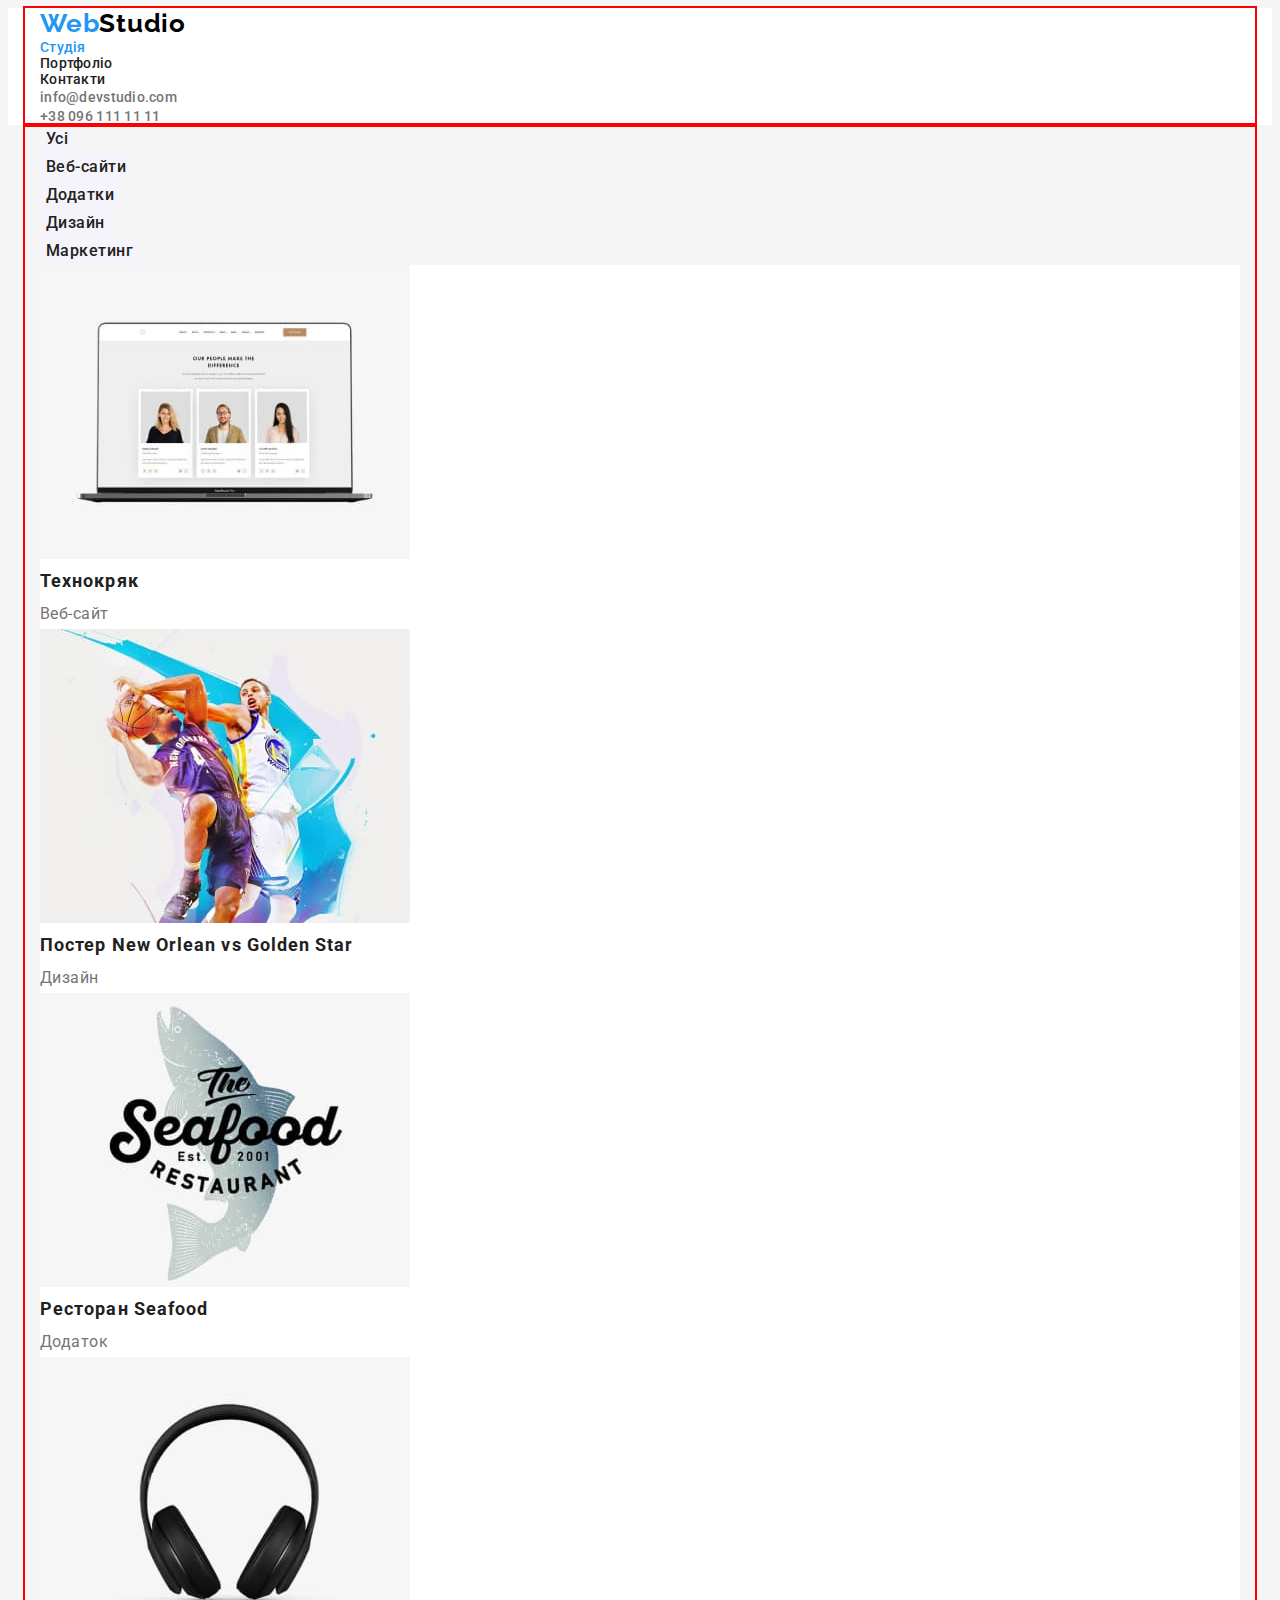
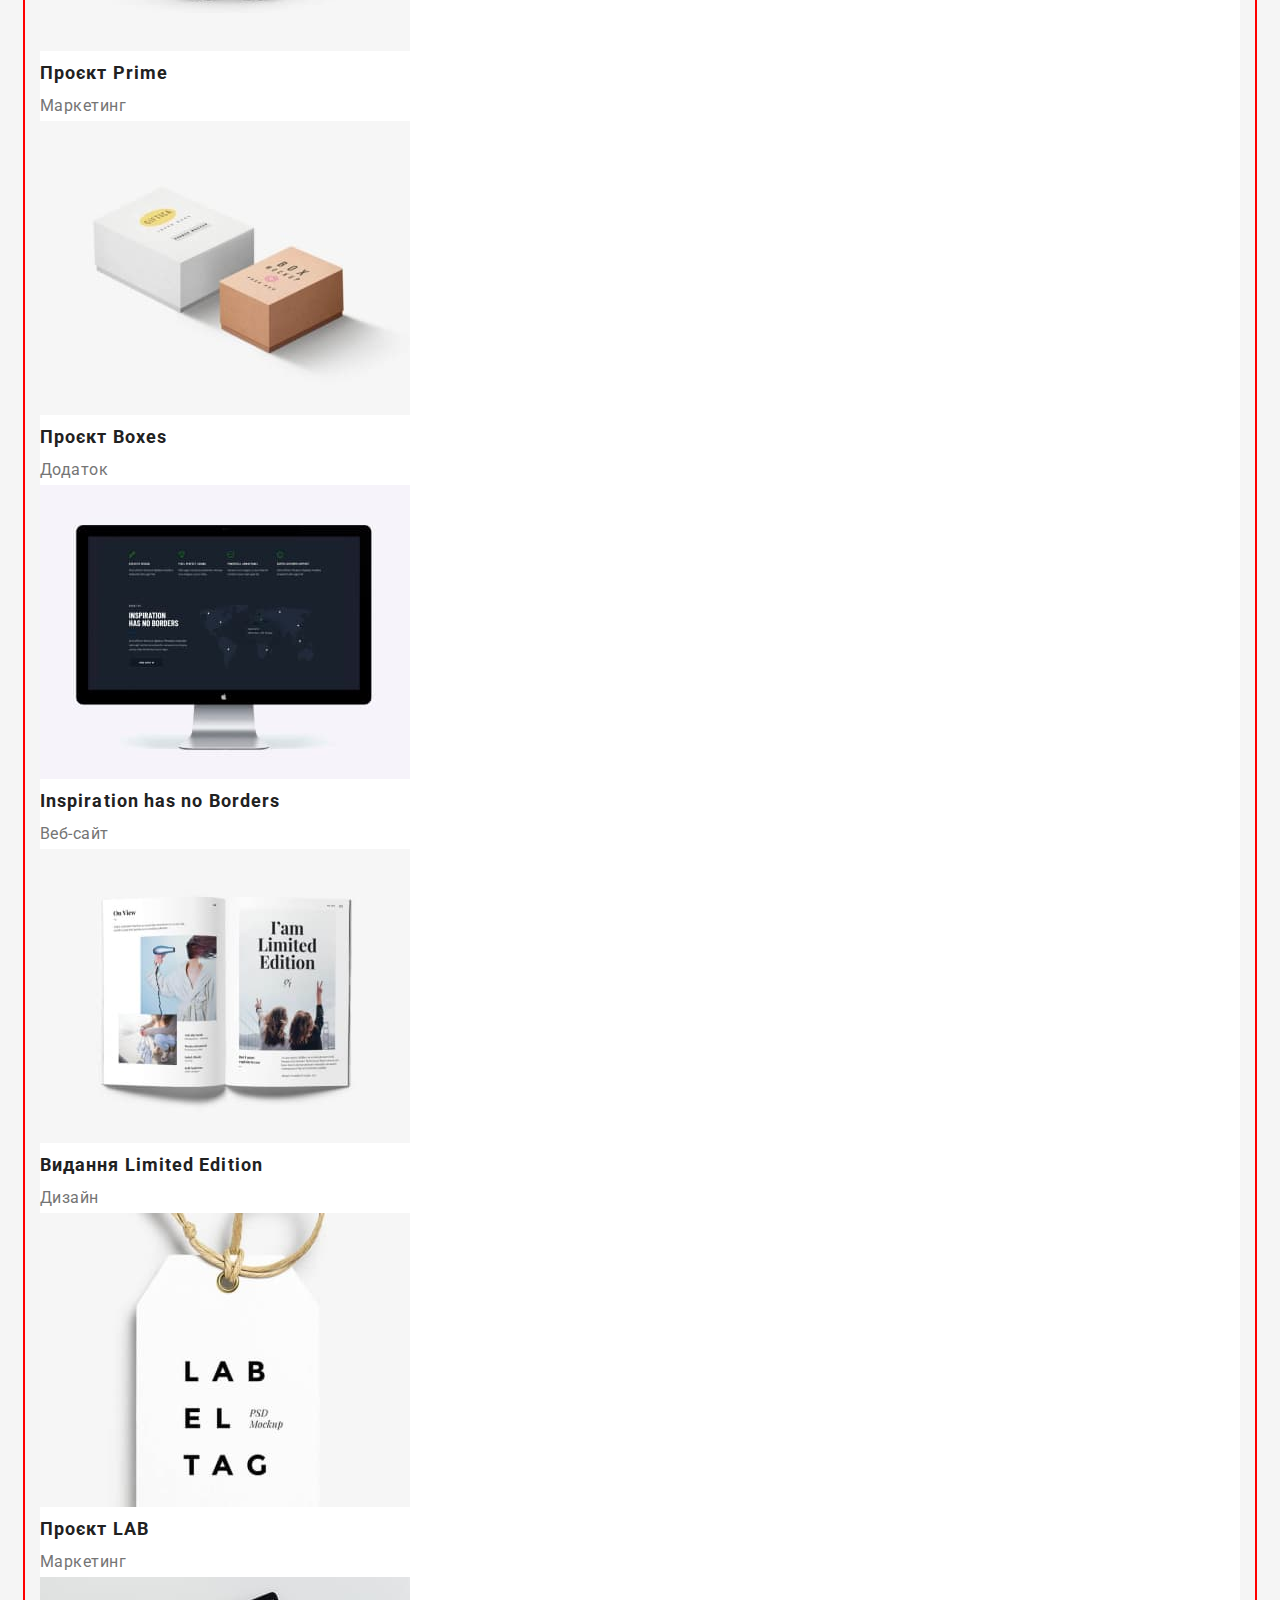
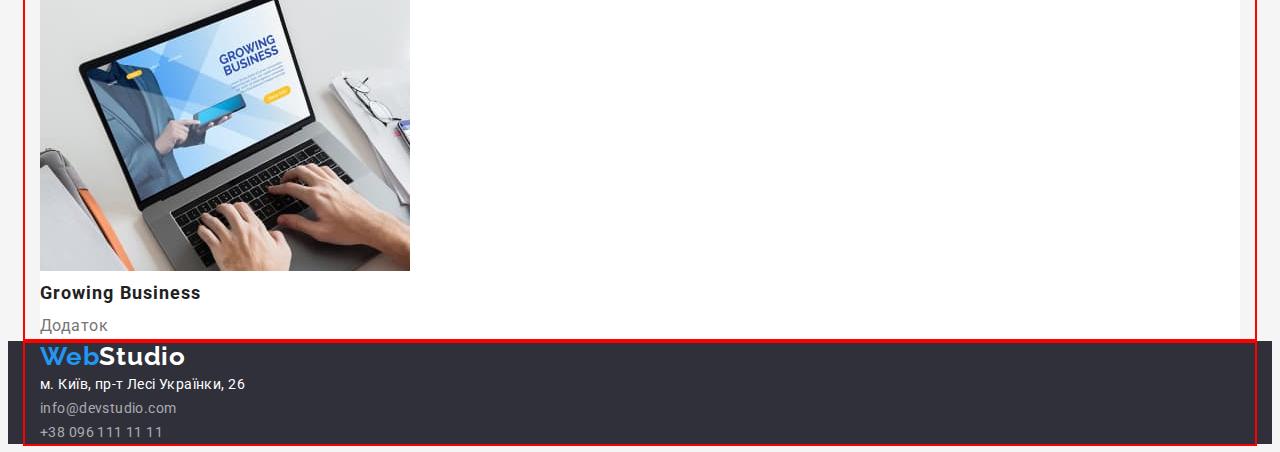
==== portfolio.html @ 6e604721 "Нормалізатор стилів, контейнер 1200px" ====
<!DOCTYPE html>
<html lang="uk">
  <head>
    <meta charset="UTF-8" />
    <meta http-equiv="X-UA-Compatible" content="IE=edge" />
    <meta name="viewport" content="width=device-width, initial-scale=1.0" />
    <title>Портфоліо</title>
    <link rel="preconnect" href="https://fonts.googleapis.com" />
    <link rel="preconnect" href="https://fonts.gstatic.com" crossorigin />
    <link
      href="https://fonts.googleapis.com/css2?family=Raleway:wght@700&family=Roboto:wght@400;500;700;900&display=swap"
      rel="stylesheet"
    />
    <link rel="stylesheet" href="./css/styles.css" />
  </head>
  <body>
    <!--Верхня лінія-->
    <header class="header-nav">
      <div class="container">
        <nav>
          <a href="" class="logo" lang="en"
            >Web<span class="logo-header">Studio</span></a
          >
          <ul class="site-nav">
            <li><a href="./index.html" class="link current">Студія</a></li>
            <li><a href="./portfolio.html" class="link">Портфоліо</a></li>
            <li><a href="" class="link">Контакти</a></li>
          </ul>
        </nav>
        <ul class="contacts">
          <li>
            <a href="mailto:info@devstudio.com" class="contacts-link"
              >info@devstudio.com</a
            >
          </li>
          <li>
            <a href="tel:+380961111111" class="contacts-link"
              >+38 096 111 11 11</a
            >
          </li>
        </ul>
      </div>
    </header>

    <main>
      <!--<h1>Фільтри</h1>-->
      <section class="filter-button">
        <div class="container">
          <ul class="buttons">
          <li><button type="button" class="button-filters">Усі</button></li>
          <li>
            <button type="button" class="button-filters">Веб-сайти</button>
          </li>
          <li><button type="button" class="button-filters">Додатки</button></li>
          <li><button type="button" class="button-filters">Дизайн</button></li>
          <li>
            <button type="button" class="button-filters">Маркетинг</button>
          </li>
        </ul>

        <ul class="filter">
          <li class="box">
            <img src="./images/technoquack.jpg" alt="Технокряк" width="370" />
            <h2 class="section-title">Технокряк</h2>
            <p>Веб-сайт</p>
          </li>
          <li class="box">
            <img
              src="./images/poster.jpg"
              alt="Постер New Orlean vs Golden Star"
              width="370"
            />
            <h2 class="section-title">Постер New Orlean vs Golden Star</h2>
            <p>Дизайн</p>
          </li>
          <li class="box">
            <img
              src="./images/restaurant.jpg"
              alt="Ресторан Seafood"
              width="370"
            />
            <h2 class="section-title">Ресторан Seafood</h2>
            <p>Додаток</p>
          </li>
          <li class="box">
            <img src="./images/prime.jpg" alt="Проєкт Prime" width="370" />
            <h2 class="section-title">Проєкт Prime</h2>
            <p>Маркетинг</p>
          </li>
          <li class="box">
            <img src="./images/boxes.jpg" alt="Проєкт Boxes" width="370" />
            <h2 class="section-title">Проєкт Boxes</h2>
            <p>Додаток</p>
          </li>
          <li class="box">
            <img
              src="./images/inspiration.jpg"
              alt="Inspiration has no Borders"
              width="370"
            />
            <h2 class="section-title">Inspiration has no Borders</h2>
            <p>Веб-сайт</p>
          </li>
          <li class="box">
            <img
              src="./images/publishing-house.jpg"
              alt="Видання Limited Edition"
              width="370"
            />
            <h2 class="section-title">Видання Limited Edition</h2>
            <p>Дизайн</p>
          </li>
          <li class="box">
            <img src="./images/lab.jpg" alt="Проєкт LAB" width="370" />
            <h2 class="section-title">Проєкт LAB</h2>
            <p>Маркетинг</p>
          </li>
          <li class="box">
            <img
              src="./images/growing-business.jpg"
              alt="Growing Business"
              width="370"
            />
            <h2 class="section-title">Growing Business</h2>
            <p>Додаток</p>
          </li>
        </ul>
        </div>
      </section>
    </main>

    <!--Підвал-->
    <footer class="footer-nav">
      <div class="container">
        <a href="" class="logo" lang="en"
          >Web<span class="foorer-logo">Studio</span></a
        >
        <address>
          <a href="" class="addres">м. Київ, пр-т Лесі Українки, 26</a><br />
          <a href="mailto:info@devstudio.com" class="nav-link"
            >info@devstudio.com</a
          ><br />
          <a href="tel:+380961111111" class="nav-link">+38 096 111 11 11</a>
        </address>
      </div>
    </footer>
  </body>
</html>
---- css/styles.css ----
/*основний колір тексту #212121; */
/*колір тексту заголовка #757575; */
/*акцент #2196F3; */
/* колір h1, лого в футері та адреси #FFFFFF; */
/*колір телефону та ел.адреси в футері rgba(255, 255, 255, 0.6);*/
/*логотип #000000;*/
/*колір основного фону #F5F5F5;*/
/*вторинний колір фону #F5F4FA;*/
/*колір шапки та футера #2F303A;*/
/*font-family: 'Raleway', sans-serif;
font-family: 'Roboto', sans-serif;*/

:root {
  --primary-text-color: #212121;
  --title-text-color: #757575;
  --accent-color: #2196f3;
  --subject-color: #ffffff;
  --footer-link-color: rgba(255, 255, 255, 0.6);
  --logo-color: #000000;
  --primary-bg-color: #f5f5f5;
  --secondary-bg-color: #f5f4fa;
  --nav-bg-color: #2f303a;
}

h1,
h2,
h3,
h4,
h5,
h6,
p {
  margin: 0;
}

ul {
  list-style: none;
  margin: 0;
  padding: 0;
}

body {
  font-family: "Roboto", sans-serif;
  background-color: var(--primary-bg-color);
  color: var(--title-text-color);
}


/*---------------------------Верхня лінія------------------------------*/
.header-nav {
  background-color: var(--subject-color);
}

.header-nav a {
  text-decoration: none;
  list-style: none;
}

.logo {
  font-family: "Raleway", sans-serif;
  font-weight: 700;
  font-size: 26px;
  line-height: 1.1923;
  letter-spacing: 0.03em;
  color: var(--accent-color);
}

.logo-header {
  color: var(--logo-color);
}

.site-nav .link,
.buttons .button {
  color: var(--primary-text-color);
}

.site-nav {
  font-weight: 500;
  font-size: 14px;
  line-height: 1.1429;
  letter-spacing: 0.02em;
}

.site-nav .link.current {
  color: var(--accent-color);
}

.site-nav,
.link:hover,
.link:focus {
  color: var(--accent-color);
}

.site-nav,
.contacts,
.features-list,
.specialty-list,
.user-list,
.buttons,
.filter {
  list-style: none;
}

.contacts .contacts-link {
  font-weight: 500;
  font-size: 14px;
  line-height: 1.1429;
  letter-spacing: 0.02em;
  color: var(--title-text-color);
}

.contacts-link:hover,
.contacts-link:focus {
  color: var(--accent-color);
}

.container {
  width: 1200px;
  padding-left: 15px;
  padding-right: 15px;
  margin: 0 auto;
  outline: 2px solid red;
}

/*---------------------------------Шапка------------------------------*/
.hero {
  background-color: var(--nav-bg-color);
}

.hero-title {
  font-weight: 900;
  font-size: 44px;
  line-height: 1.3636;
  letter-spacing: 0.06em;
  color: var(--subject-color);
}

.hero-button {
  font-family: inherit;
  font-weight: 700;
  font-size: 16px;
  line-height: 1.875;
  letter-spacing: 0.06em;
  color: var(--subject-color);
  background-color: var(--accent-color);
  border: none;
  cursor: pointer;
}

.hero-button:hover,
.hero-button:focus {
  color: var(--primary-text-color);
  background-color: var(--secondary-bg-color);
}

/*------------------------------Особливості--------------------------*/
/*.section-features {
  background-color: var(--primary-bg-color);
}*/

.features .features-title {
  color: var(--primary-text-color);
}

.features-title {
  font-size: 14px;
  line-height: 1.1429;
  letter-spacing: 0.03em;
}

.features-list p {
  font-size: 14px;
  line-height: 1.7143;
  letter-spacing: 0.03em;
}

/*--------------------------------Чим ми займаємося------------------*/
.heading {
  font-size: 36px;
  line-height: 1.1667;
  letter-spacing: 0.03em;
}
.specialty .heading {
  color: var(--primary-text-color);
}

/*-----------------------------------Наша команда------------------*/
.section-user {
  background-color: var(--secondary-bg-color);
}

.section-user .heading {
  color: var(--primary-text-color);
}

.user-title {
  font-weight: 500;
  font-size: 16px;
  line-height: 1.1875;
  letter-spacing: 0.03em;
  color: var(--primary-text-color);
}
.section-user p {
  font-size: 16px;
  line-height: 1.1875;
  letter-spacing: 0.03em;
}

/*---------------------------------Футер--------------------------------*/
.footer-nav {
  background-color: var(--nav-bg-color);
}

.footer-nav a {
  text-decoration: none;
}
.foorer-logo,
.addres {
  color: var(--subject-color);
}
.nav-link {
  color: var(--footer-link-color);
}

.addres,
.nav-link {
  font-size: 14px;
  line-height: 1.7143;
  letter-spacing: 0.03em;
  font-style: normal;
}

.addres:hover,
.addres:focus,
.nav-link:hover,
.nav-link:focus {
  color: var(--accent-color);
}

/*--------------------------------Портфоліо------------------------------*/

.button-filters {
  font-family: inherit;
  font-weight: 500;
  font-size: 16px;
  line-height: 1.625;
  letter-spacing: 0.03em;
  color: var(--primary-text-color);
  background-color: var(--secondary-bg-color);
  border: none;
  cursor: pointer;
}

.button-filters:hover,
.button-filters:focus {
  color: var(--subject-color);
  background-color: var(--accent-color);
}

.filter .box {
  background-color: var(--subject-color);
}

.section-title {
  font-size: 18px;
  line-height: 2;
  letter-spacing: 0.06em;
  color: var(--primary-text-color);
}

.filter p {
  font-size: 16px;
  line-height: 1.875;
  letter-spacing: 0.03em;
}
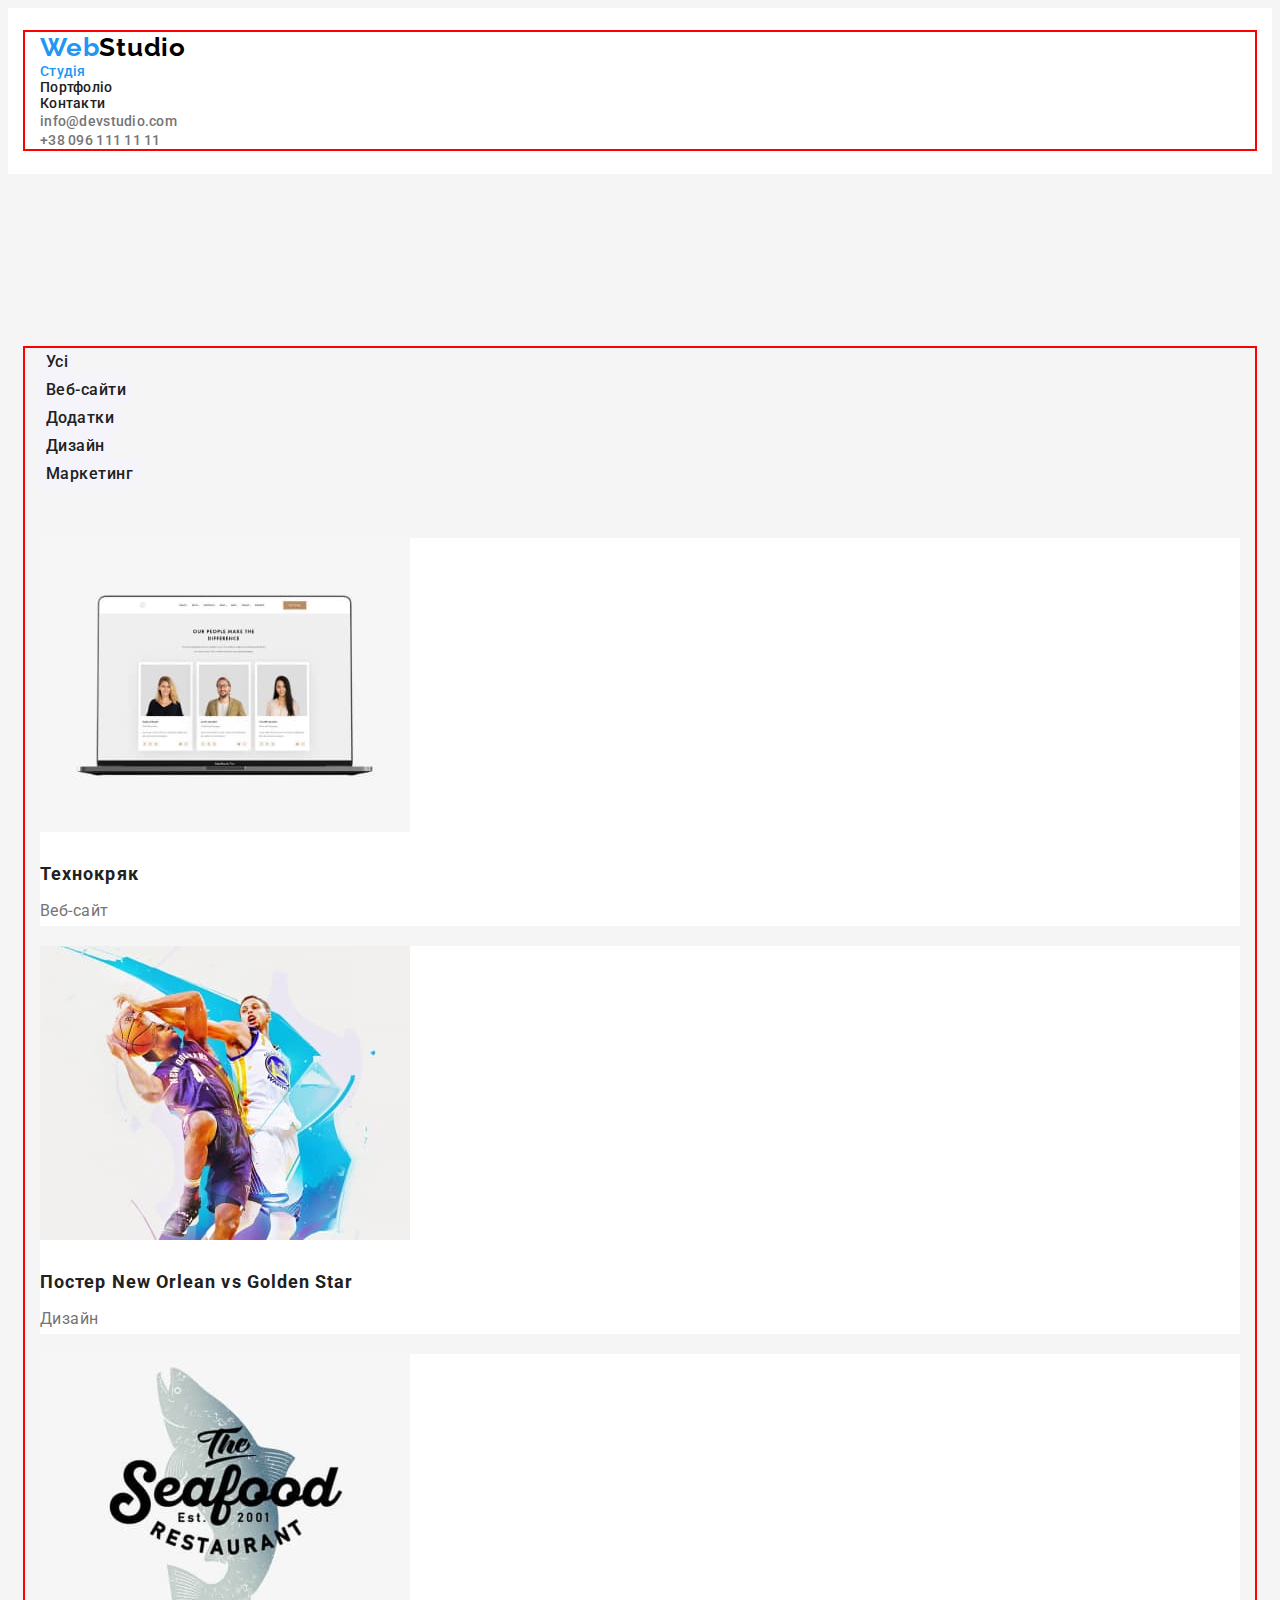
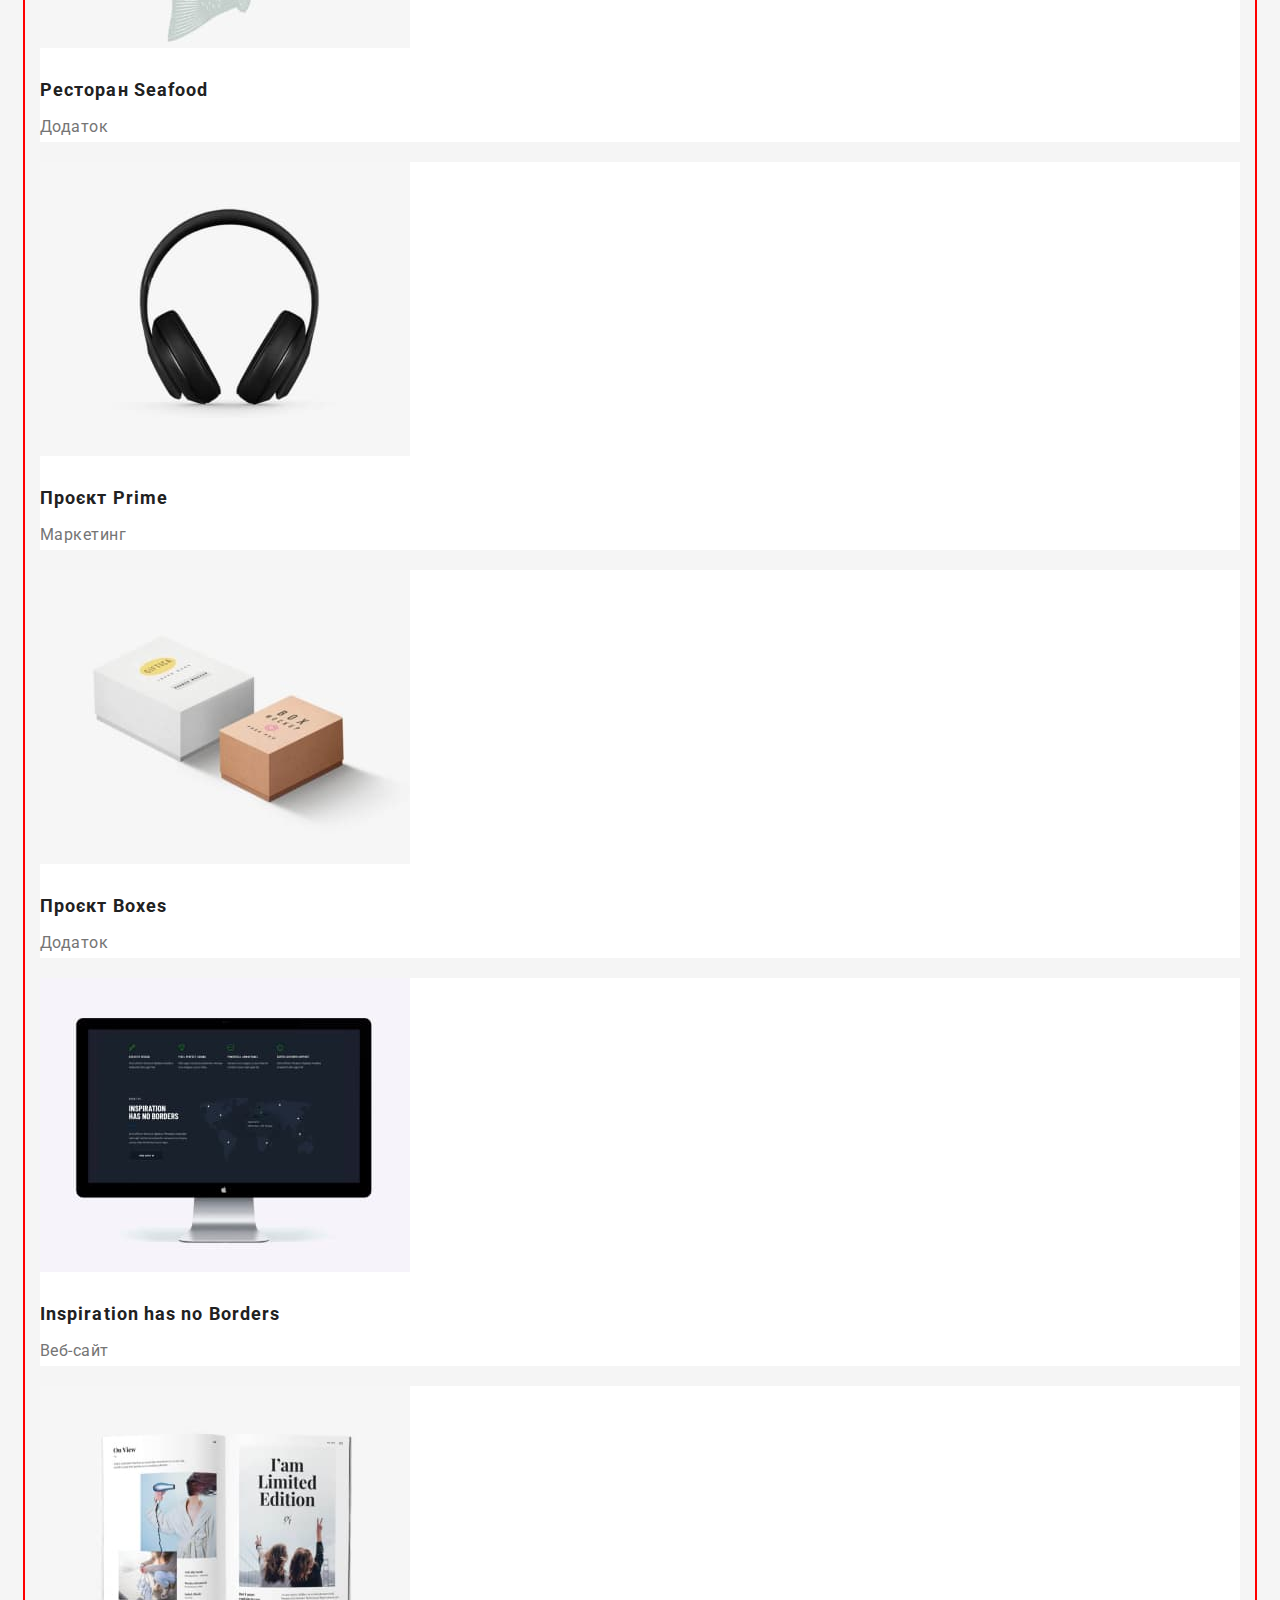
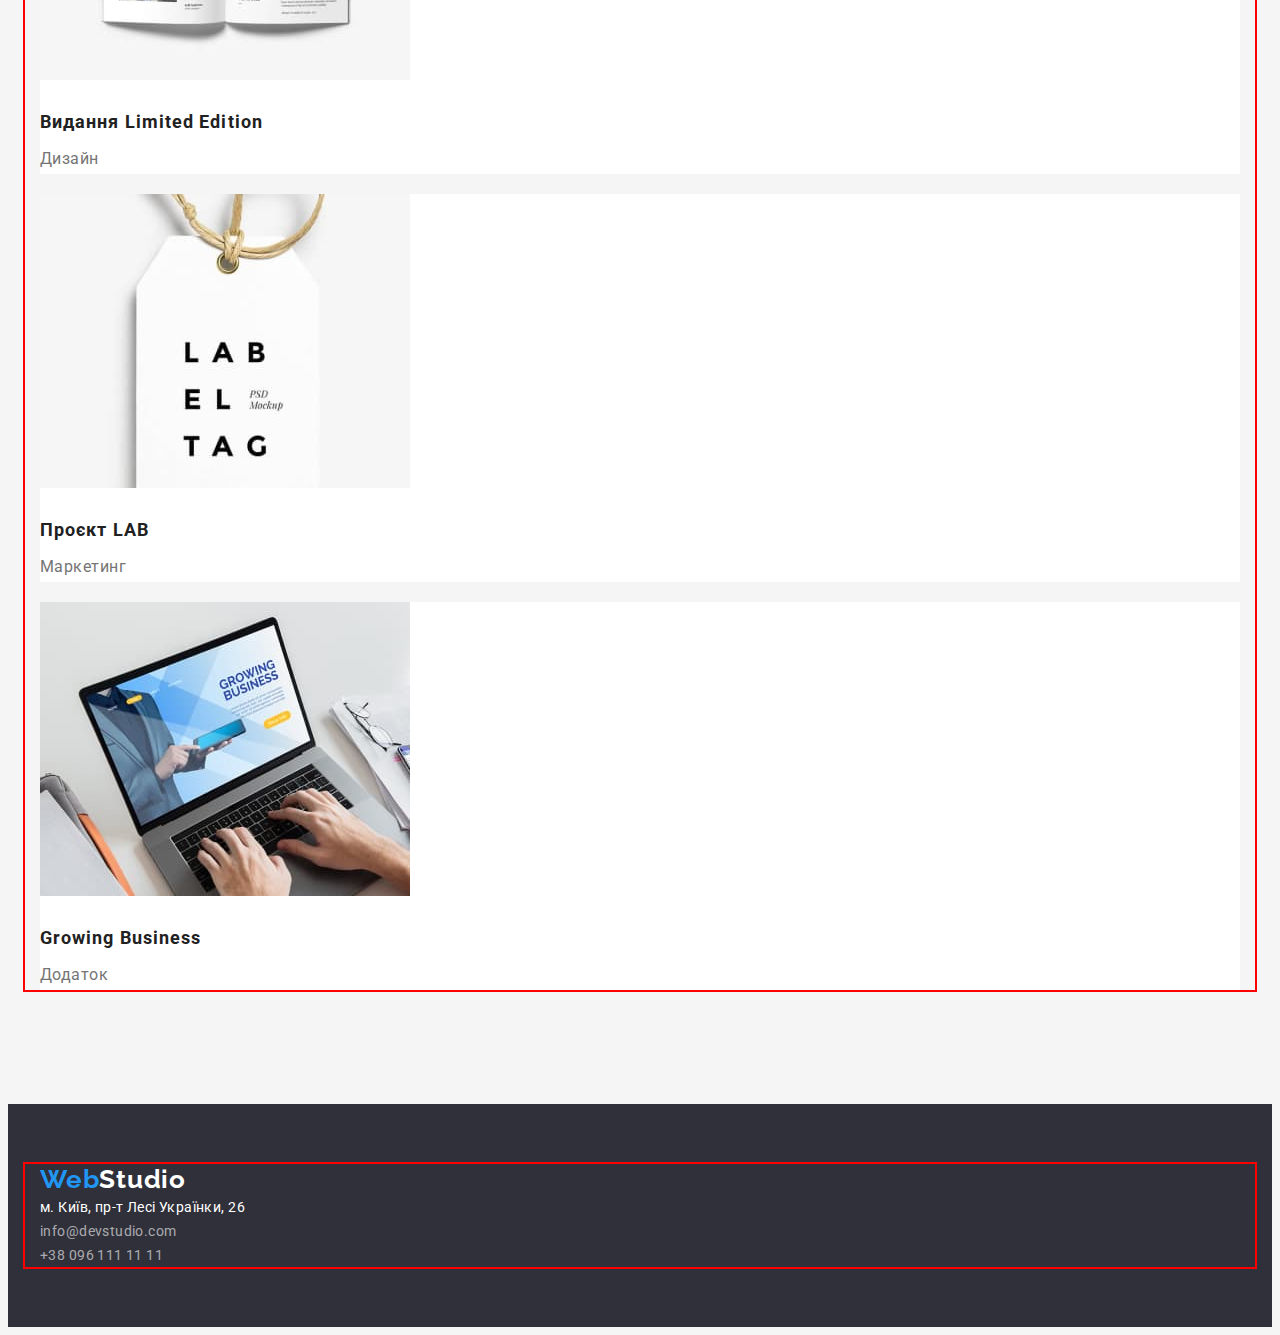
==== commit c0e018c8: "Заміна та додавання class" ====
--- a/portfolio.html
+++ b/portfolio.html
@@ -59,70 +59,70 @@
         </ul>
 
         <ul class="filter">
-          <li class="box">
-            <img src="./images/technoquack.jpg" alt="Технокряк" width="370" />
+          <li class="filter-list">
+            <img class="filter-image" src="./images/technoquack.jpg" alt="Технокряк" width="370" />
             <h2 class="section-title">Технокряк</h2>
-            <p>Веб-сайт</p>
+            <p class="filter-text">Веб-сайт</p>
           </li>
-          <li class="box">
-            <img
+          <li class="filter-list">
+            <img class="filter-image"
               src="./images/poster.jpg"
               alt="Постер New Orlean vs Golden Star"
               width="370"
             />
             <h2 class="section-title">Постер New Orlean vs Golden Star</h2>
-            <p>Дизайн</p>
+            <p class="filter-text">Дизайн</p>
           </li>
-          <li class="box">
-            <img
+          <li class="filter-list">
+            <img class="filter-image"
               src="./images/restaurant.jpg"
               alt="Ресторан Seafood"
               width="370"
             />
             <h2 class="section-title">Ресторан Seafood</h2>
-            <p>Додаток</p>
+            <p class="filter-text">Додаток</p>
           </li>
-          <li class="box">
-            <img src="./images/prime.jpg" alt="Проєкт Prime" width="370" />
+          <li class="filter-list">
+            <img class="filter-image" src="./images/prime.jpg" alt="Проєкт Prime" width="370" />
             <h2 class="section-title">Проєкт Prime</h2>
-            <p>Маркетинг</p>
+            <p class="filter-text">Маркетинг</p>
           </li>
-          <li class="box">
-            <img src="./images/boxes.jpg" alt="Проєкт Boxes" width="370" />
+          <li class="filter-list">
+            <img class="filter-image" src="./images/boxes.jpg" alt="Проєкт Boxes" width="370" />
             <h2 class="section-title">Проєкт Boxes</h2>
-            <p>Додаток</p>
+            <p class="filter-text">Додаток</p>
           </li>
-          <li class="box">
-            <img
+          <li class="filter-list">
+            <img class="filter-image"
               src="./images/inspiration.jpg"
               alt="Inspiration has no Borders"
               width="370"
             />
             <h2 class="section-title">Inspiration has no Borders</h2>
-            <p>Веб-сайт</p>
+            <p class="filter-text">Веб-сайт</p>
           </li>
-          <li class="box">
-            <img
+          <li class="filter-list">
+            <img class="filter-image"
               src="./images/publishing-house.jpg"
               alt="Видання Limited Edition"
               width="370"
             />
             <h2 class="section-title">Видання Limited Edition</h2>
-            <p>Дизайн</p>
+            <p class="filter-text">Дизайн</p>
           </li>
-          <li class="box">
-            <img src="./images/lab.jpg" alt="Проєкт LAB" width="370" />
+          <li class="filter-list">
+            <img class="filter-image" src="./images/lab.jpg" alt="Проєкт LAB" width="370" />
             <h2 class="section-title">Проєкт LAB</h2>
-            <p>Маркетинг</p>
+            <p class="filter-text">Маркетинг</p>
           </li>
-          <li class="box">
-            <img
+          <li class="filter-list">
+            <img class="filter-image"
               src="./images/growing-business.jpg"
               alt="Growing Business"
               width="370"
             />
             <h2 class="section-title">Growing Business</h2>
-            <p>Додаток</p>
+            <p class="filter-text text">Додаток</p>
           </li>
         </ul>
         </div>
--- a/css/styles.css
+++ b/css/styles.css
@@ -47,6 +47,8 @@
 
 /*---------------------------Верхня лінія------------------------------*/
 .header-nav {
+  padding-top: 24px;
+  padding-bottom: 25px;
   background-color: var(--subject-color);
 }
 
@@ -123,18 +125,24 @@
 
 /*---------------------------------Шапка------------------------------*/
 .hero {
+  padding-top: 200px;
+  padding-bottom: 200px;
   background-color: var(--nav-bg-color);
 }
 
 .hero-title {
+  /*padding: 210px 282px 45px 282px;*/
   font-weight: 900;
   font-size: 44px;
   line-height: 1.3636;
   letter-spacing: 0.06em;
   color: var(--subject-color);
+  margin-bottom: 30px;
 }
 
 .hero-button {
+  display: block;
+  margin: 0 auto;
   font-family: inherit;
   font-weight: 700;
   font-size: 16px;
@@ -156,12 +164,17 @@
 /*.section-features {
   background-color: var(--primary-bg-color);
 }*/
+.features {
+  padding-top: 94px;
+  padding-bottom: 94px;
+}
 
 .features .features-title {
   color: var(--primary-text-color);
 }
 
 .features-title {
+  margin-bottom: 10px;
   font-size: 14px;
   line-height: 1.1429;
   letter-spacing: 0.03em;
@@ -174,50 +187,81 @@
 }
 
 /*--------------------------------Чим ми займаємося------------------*/
+.specialty {
+  padding-bottom: 95px;
+}
+
 .heading {
   font-size: 36px;
   line-height: 1.1667;
   letter-spacing: 0.03em;
 }
 .specialty .heading {
+  margin-bottom: 50px;
   color: var(--primary-text-color);
 }
 
 /*-----------------------------------Наша команда------------------*/
 .section-user {
+  padding-top: 94px;
+  padding-bottom: 94px;
   background-color: var(--secondary-bg-color);
 }
 
 .section-user .heading {
-  color: var(--primary-text-color);
+  margin-bottom: 50px;
+  color: var(--primary-text-color);
+}
+
+.user-image {
+  margin-bottom: 30px;
 }
 
 .user-title {
+  margin-bottom: 10px;
   font-weight: 500;
   font-size: 16px;
   line-height: 1.1875;
   letter-spacing: 0.03em;
   color: var(--primary-text-color);
 }
-.section-user p {
+.user-list p {
+  margin-bottom: 30px;
   font-size: 16px;
   line-height: 1.1875;
   letter-spacing: 0.03em;
 }
+
+/*.user-list p:last-of-type {
+  margin-bottom: 0;
+  color: #2196f3;
+}*/
 
 /*---------------------------------Футер--------------------------------*/
 .footer-nav {
+  padding-top: 60px;
+  padding-bottom: 60px;
   background-color: var(--nav-bg-color);
+}
+
+.footer-nav .footer {
+  margin-bottom: 20px;
 }
 
 .footer-nav a {
   text-decoration: none;
-}
+  margin-bottom: 10px;
+}
+
+.footer-nav a:last-child {
+  margin-bottom: 0;
+}
+
 .foorer-logo,
 .addres {
   color: var(--subject-color);
 }
-.nav-link {
+.nav-link {  
   color: var(--footer-link-color);
 }
 
@@ -236,7 +280,16 @@
   color: var(--accent-color);
 }
 
+
 /*--------------------------------Портфоліо------------------------------*/
+.filter-button {
+  padding-top: 174px;
+  padding-bottom: 94px;
+}
+
+.buttons {
+  padding-bottom: 50px;
+}
 
 .button-filters {
   font-family: inherit;
@@ -256,19 +309,33 @@
   background-color: var(--accent-color);
 }
 
-.filter .box {
+.filter .filter-list {
   background-color: var(--subject-color);
 }
 
+.filter-image {
+  margin-bottom: 20px;
+}
+
 .section-title {
+  margin-bottom: 4px;
   font-size: 18px;
   line-height: 2;
   letter-spacing: 0.06em;
   color: var(--primary-text-color);
 }
 
-.filter p {
+.filter-text {
+  margin-bottom: 20px;
   font-size: 16px;
   line-height: 1.875;
   letter-spacing: 0.03em;
 }
+
+.filter-text .text p{
+  margin-bottom: 0;
+}
+/*.filter-text:last-child {
+  margin-bottom: 0;
+}*/
+/*:not(:last-child)*/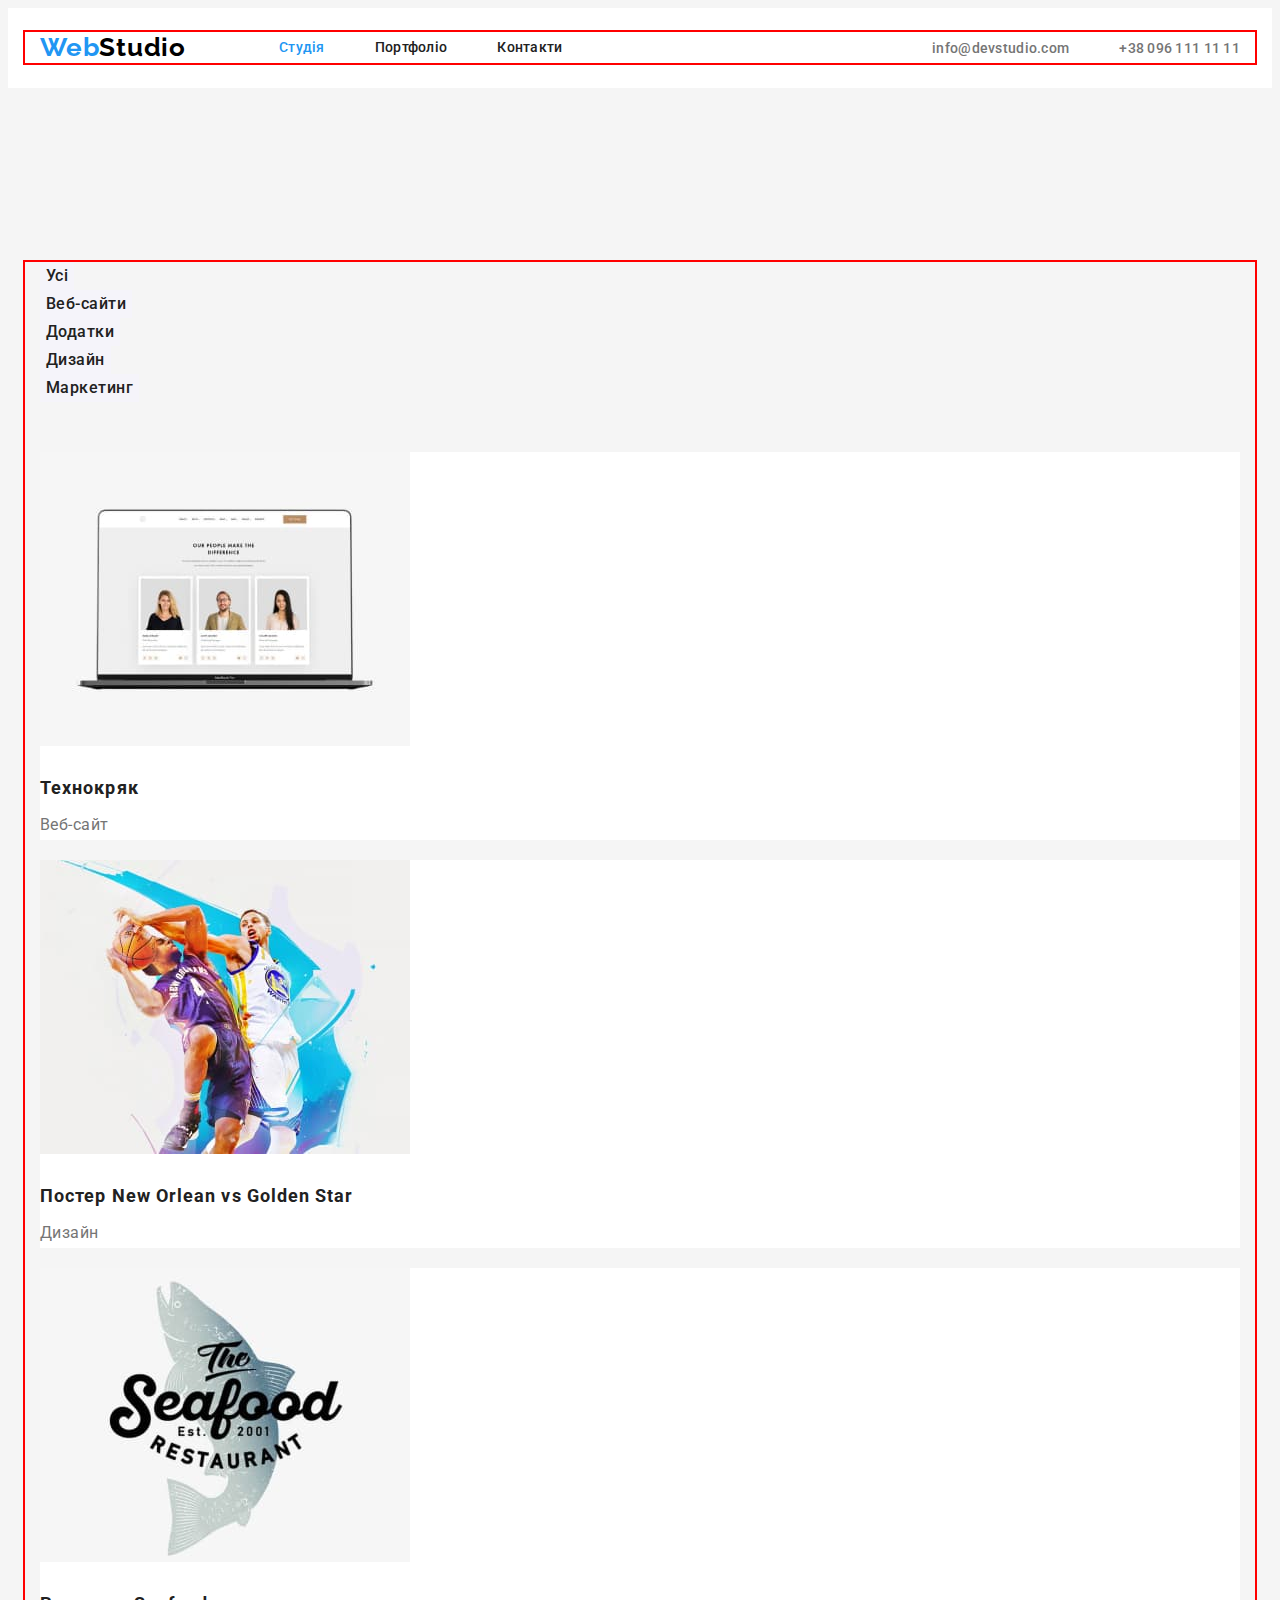
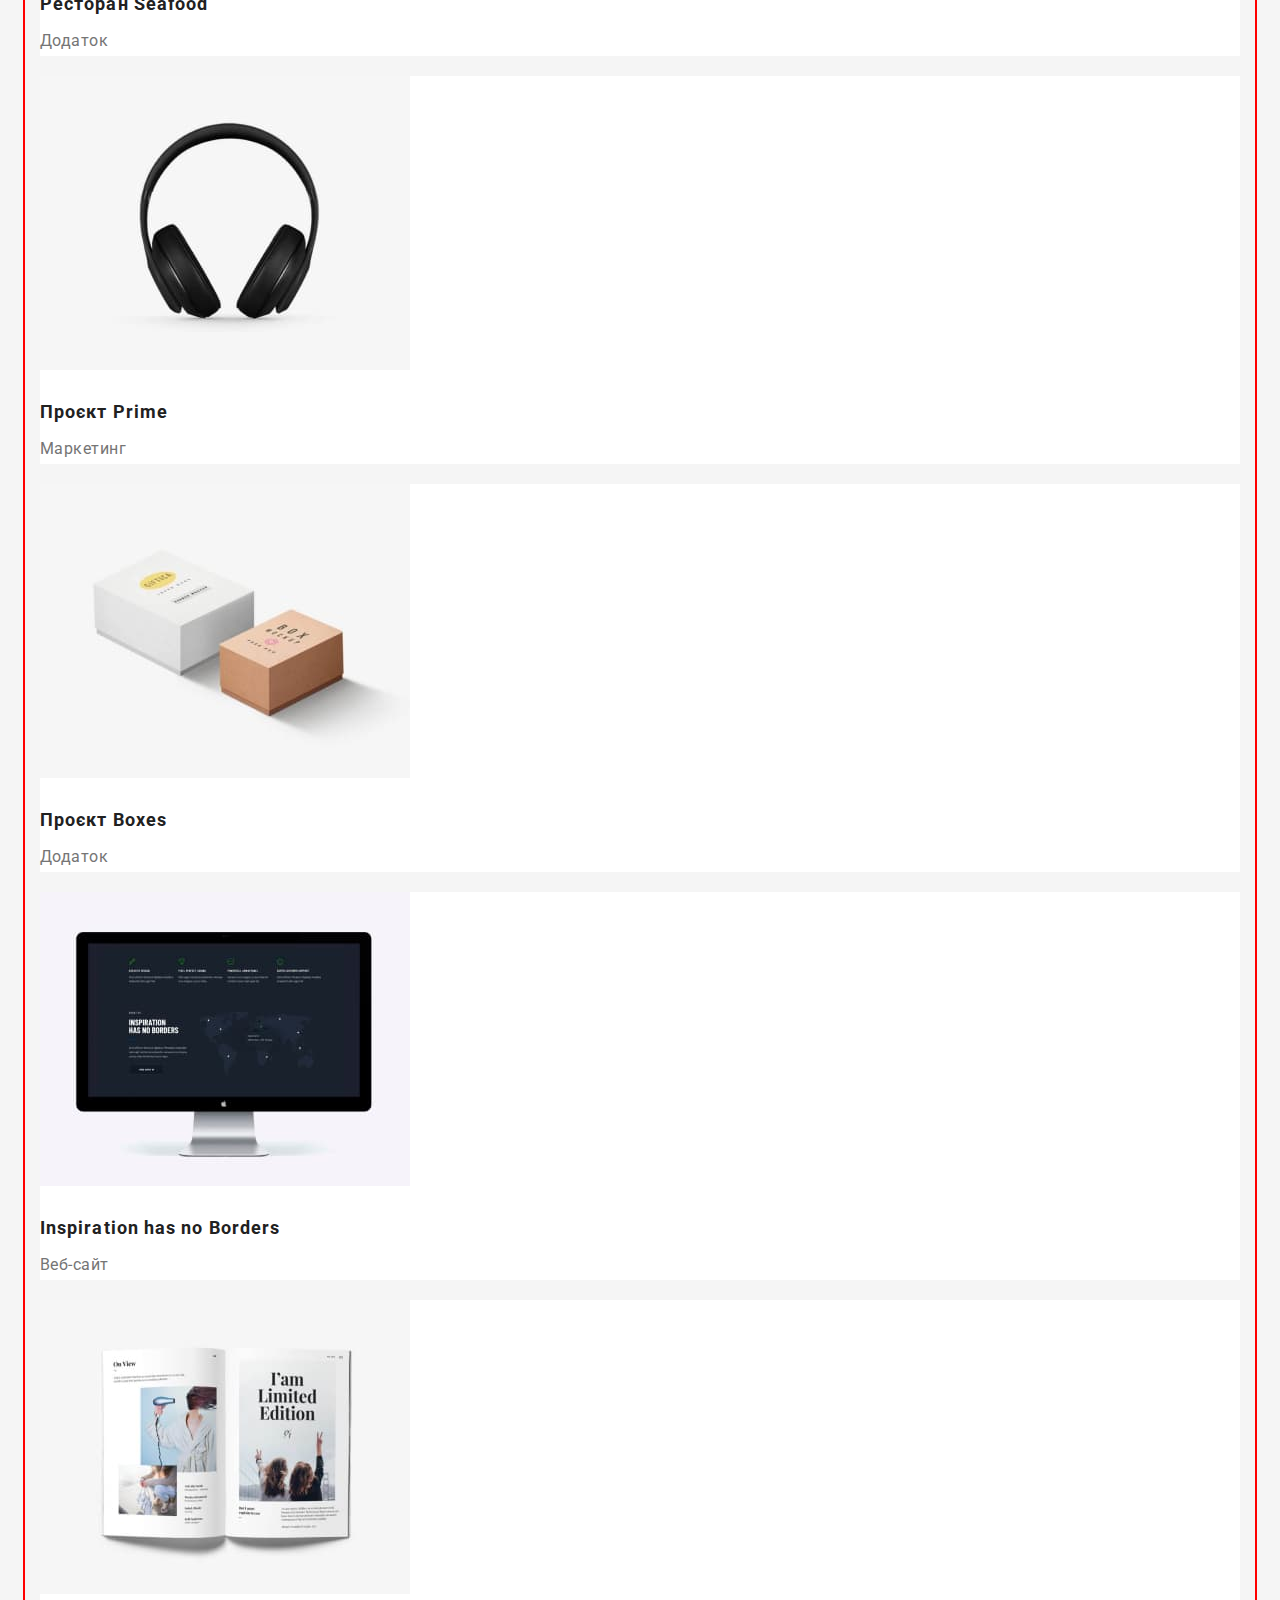
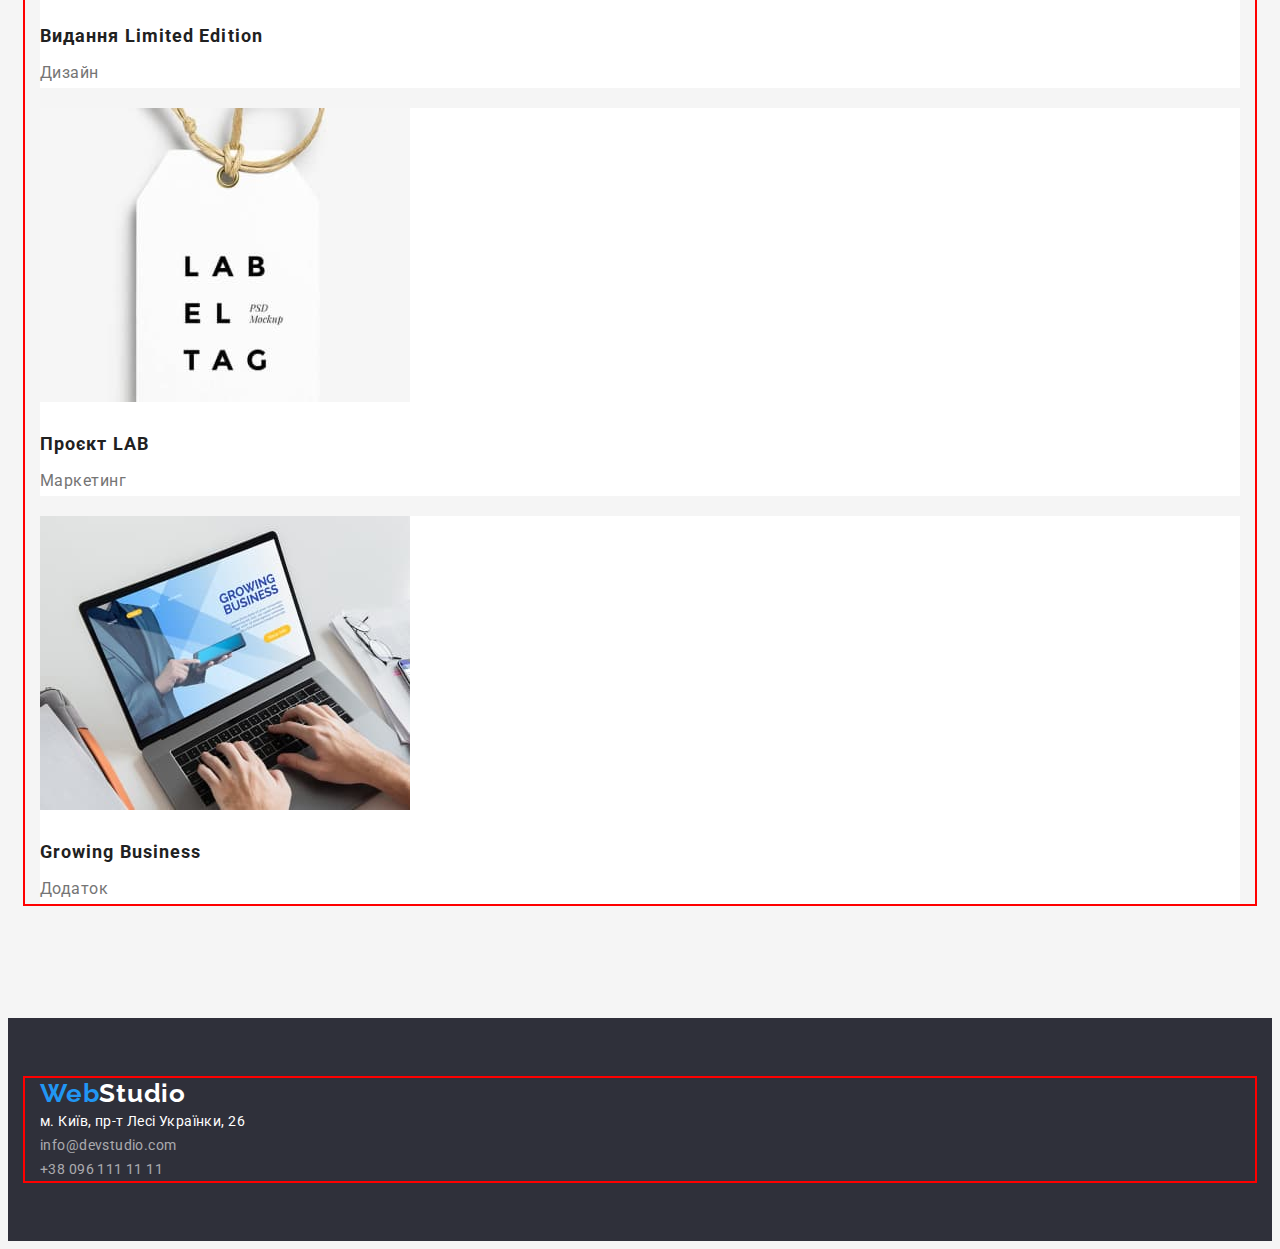
==== commit 8cad49d8: "Вирівняла header" ====
--- a/portfolio.html
+++ b/portfolio.html
@@ -16,8 +16,8 @@
   <body>
     <!--Верхня лінія-->
     <header class="header-nav">
-      <div class="container">
-        <nav>
+      <div class="container header-container">
+        <nav class="header-navigation">
           <a href="" class="logo" lang="en"
             >Web<span class="logo-header">Studio</span></a
           >
--- a/css/styles.css
+++ b/css/styles.css
@@ -44,54 +44,6 @@
   color: var(--title-text-color);
 }
 
-
-/*---------------------------Верхня лінія------------------------------*/
-.header-nav {
-  padding-top: 24px;
-  padding-bottom: 25px;
-  background-color: var(--subject-color);
-}
-
-.header-nav a {
-  text-decoration: none;
-  list-style: none;
-}
-
-.logo {
-  font-family: "Raleway", sans-serif;
-  font-weight: 700;
-  font-size: 26px;
-  line-height: 1.1923;
-  letter-spacing: 0.03em;
-  color: var(--accent-color);
-}
-
-.logo-header {
-  color: var(--logo-color);
-}
-
-.site-nav .link,
-.buttons .button {
-  color: var(--primary-text-color);
-}
-
-.site-nav {
-  font-weight: 500;
-  font-size: 14px;
-  line-height: 1.1429;
-  letter-spacing: 0.02em;
-}
-
-.site-nav .link.current {
-  color: var(--accent-color);
-}
-
-.site-nav,
-.link:hover,
-.link:focus {
-  color: var(--accent-color);
-}
-
 .site-nav,
 .contacts,
 .features-list,
@@ -102,12 +54,80 @@
   list-style: none;
 }
 
+
+/*---------------------------Верхня лінія------------------------------*/
+.header-container {
+  display: flex;
+  align-items: center;
+}
+
+.header-navigation {
+  margin-right: auto;
+  display: flex;
+  align-items: center;
+}
+
+.header-nav {
+  padding-top: 24px;
+  padding-bottom: 25px;
+  background-color: var(--subject-color);
+}
+
+.header-nav a {
+  text-decoration: none;
+  list-style: none;
+}
+
+.logo {
+  font-family: "Raleway", sans-serif;
+  font-weight: 700;
+  font-size: 26px;
+  line-height: 1.1923;
+  letter-spacing: 0.03em;
+  color: var(--accent-color);
+}
+
+.logo-header {
+  color: var(--logo-color);
+}
+
+.site-nav .link,
+.buttons .button {
+  color: var(--primary-text-color);
+}
+
+.site-nav {
+  font-weight: 500;
+  font-size: 14px;
+  line-height: 1.1429;
+  letter-spacing: 0.02em;
+  display: flex;
+  gap: 50px;  
+  margin-left: 93px;
+}
+
+.site-nav .link.current {
+  color: var(--accent-color);
+}
+
+.site-nav,
+.link:hover,
+.link:focus {
+  color: var(--accent-color);
+}
+
+.contacts {
+  display: flex;
+  align-items: center;
+}
+
 .contacts .contacts-link {
   font-weight: 500;
   font-size: 14px;
   line-height: 1.1429;
   letter-spacing: 0.02em;
   color: var(--title-text-color);
+  margin-left: 50px;
 }
 
 .contacts-link:hover,
@@ -131,16 +151,18 @@
 }
 
 .hero-title {
-  /*padding: 210px 282px 45px 282px;*/
+  padding: 0px 280px 0px 280px;
   font-weight: 900;
   font-size: 44px;
   line-height: 1.3636;
   letter-spacing: 0.06em;
+  text-align: center;
   color: var(--subject-color);
   margin-bottom: 30px;
 }
 
 .hero-button {
+  padding: 10px 32px;
   display: block;
   margin: 0 auto;
   font-family: inherit;
@@ -152,6 +174,8 @@
   background-color: var(--accent-color);
   border: none;
   cursor: pointer;
+  box-shadow: 0px 4px 4px rgba(0, 0, 0, 0.15);
+  border-radius: 4px;
 }
 
 .hero-button:hover,
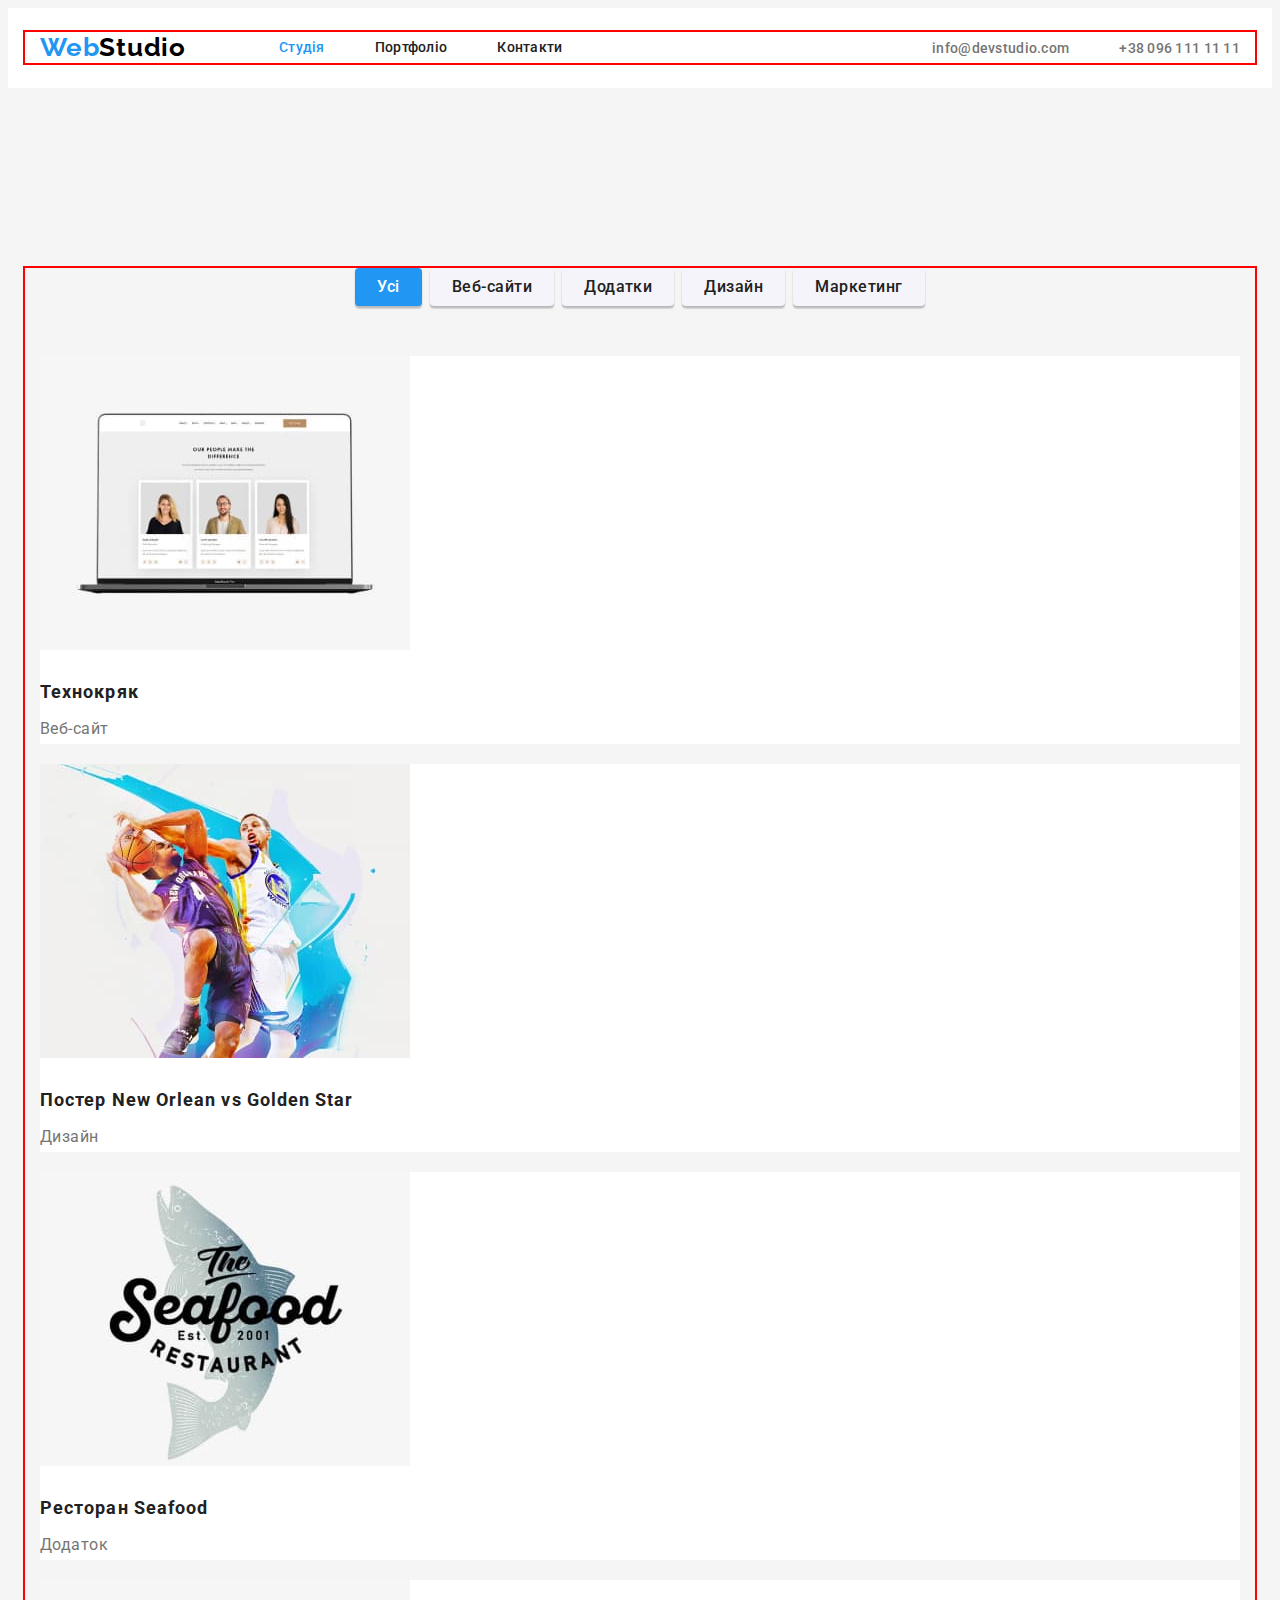
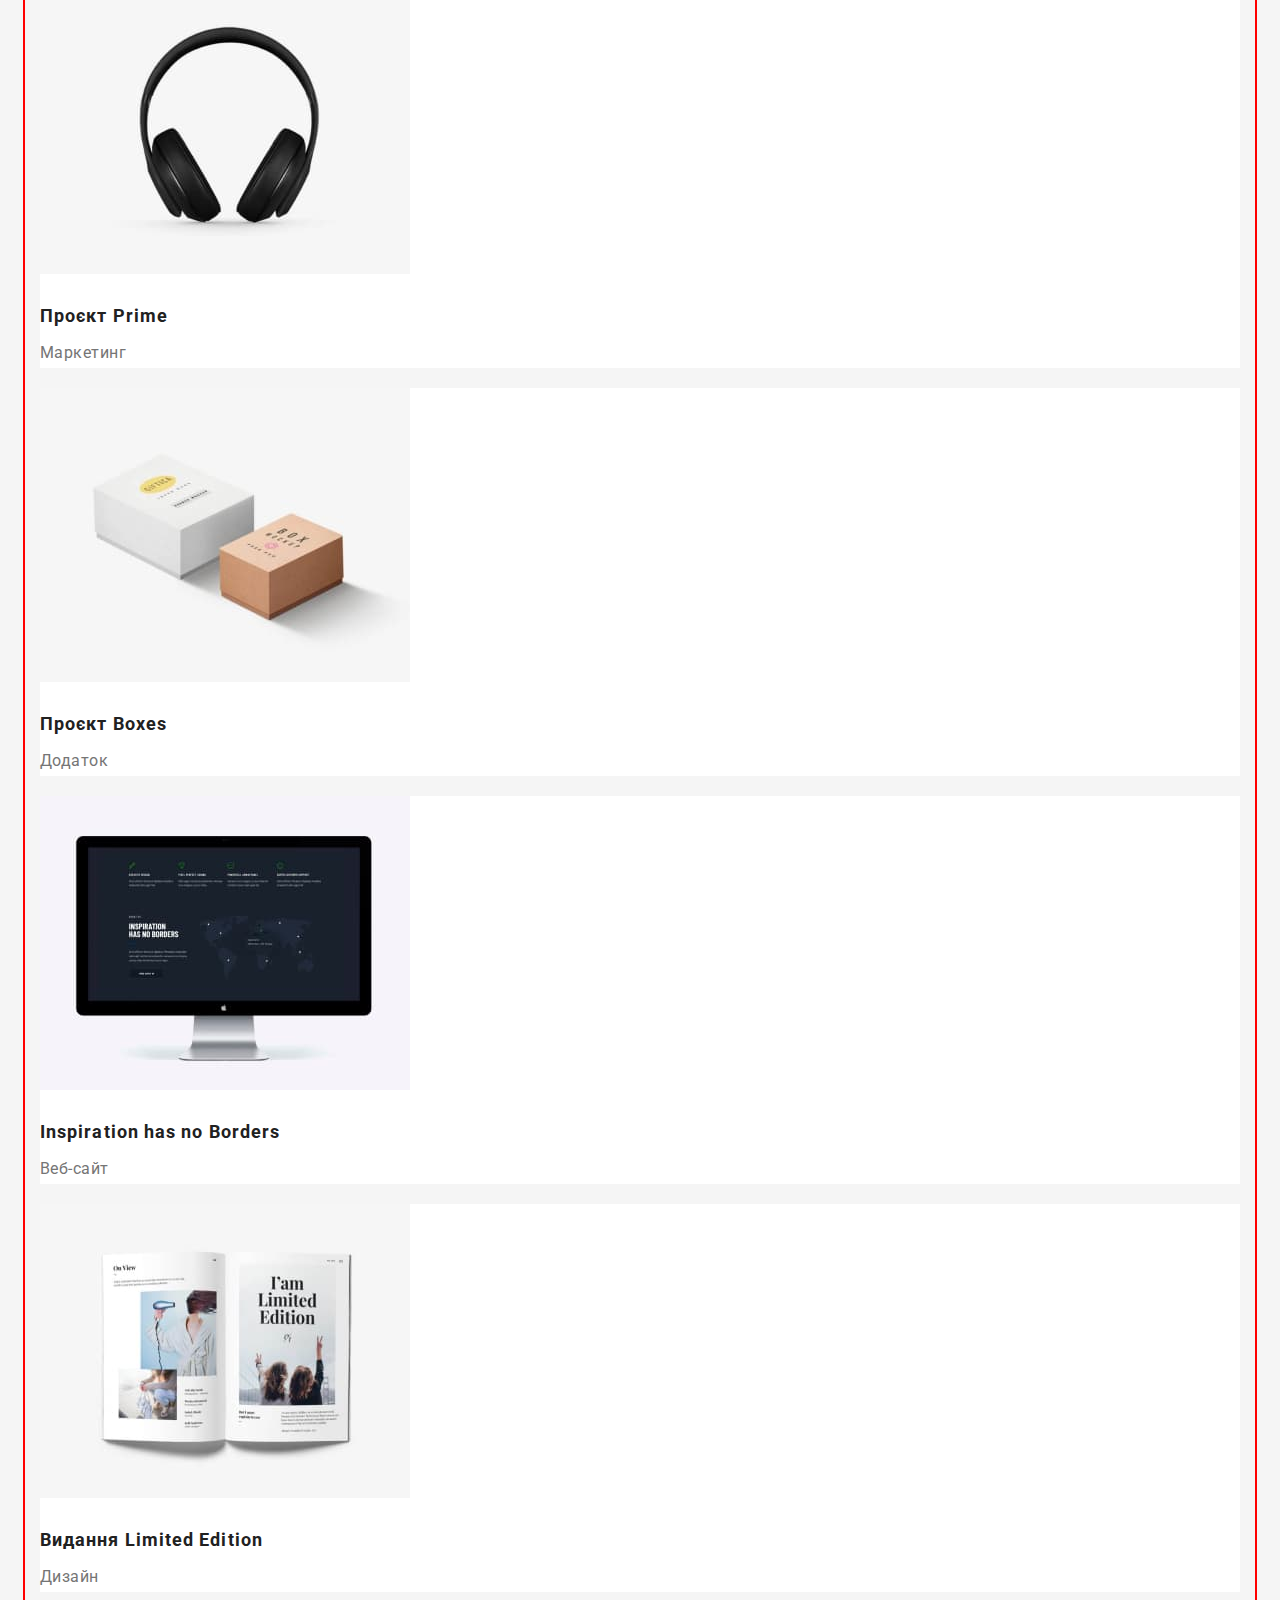
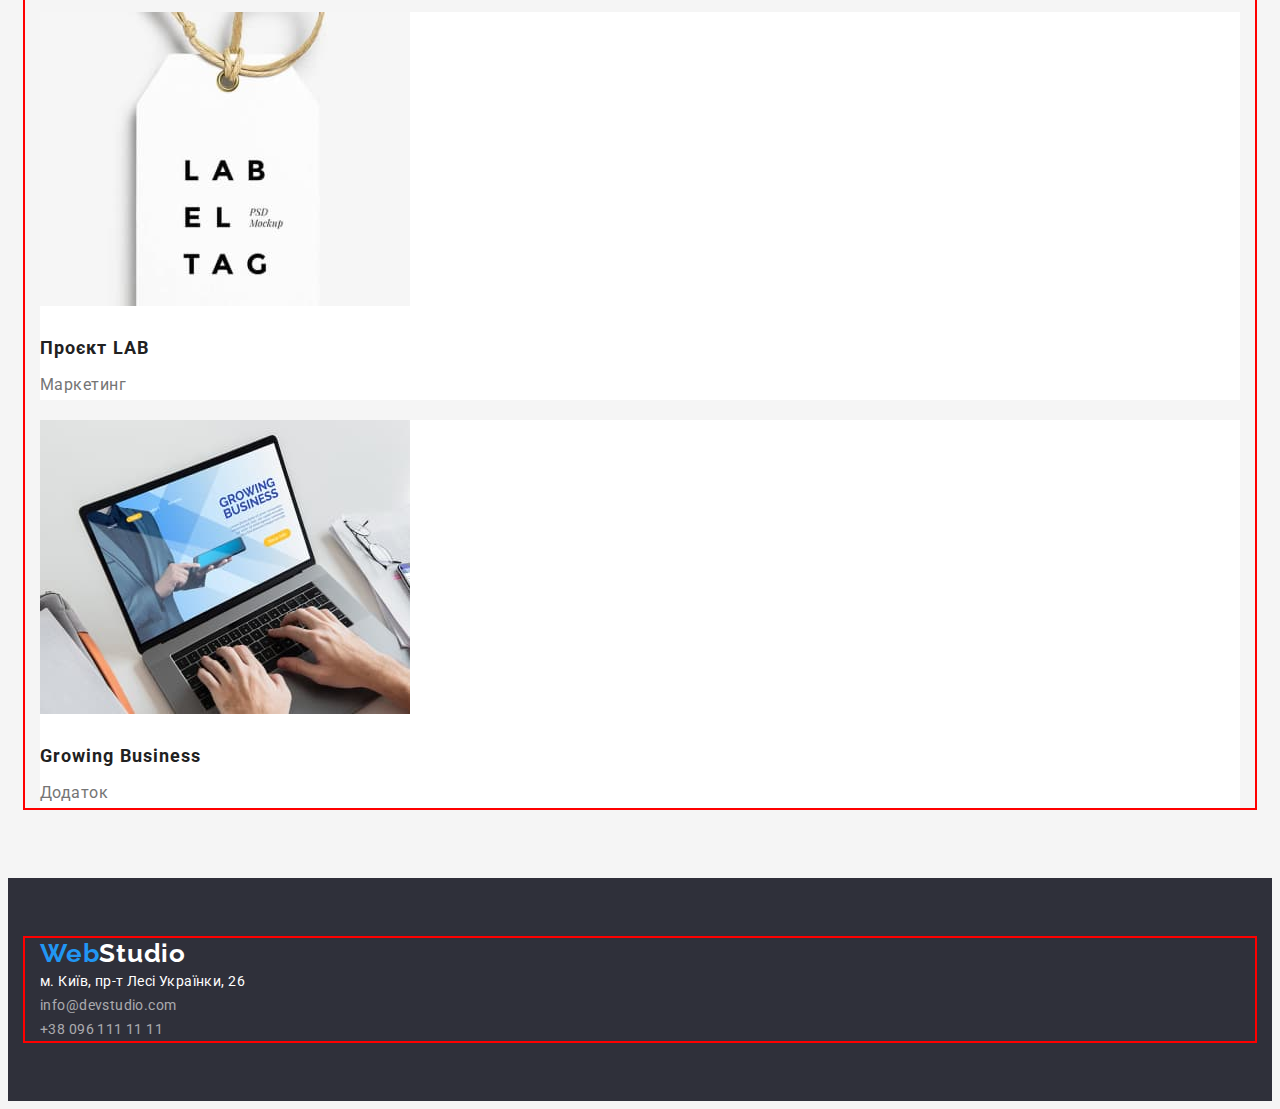
==== commit 9cd51908: "вирівнювання кнопок" ====
--- a/portfolio.html
+++ b/portfolio.html
@@ -47,7 +47,7 @@
       <section class="filter-button">
         <div class="container">
           <ul class="buttons">
-          <li><button type="button" class="button-filters">Усі</button></li>
+          <li><button type="button" class="button-filters current">Усі</button></li>
           <li>
             <button type="button" class="button-filters">Веб-сайти</button>
           </li>
--- a/css/styles.css
+++ b/css/styles.css
@@ -162,7 +162,8 @@
 }
 
 .hero-button {
-  padding: 10px 32px;
+  min-width: 216px;
+  height: 50px;
   display: block;
   margin: 0 auto;
   font-family: inherit;
@@ -204,10 +205,18 @@
   letter-spacing: 0.03em;
 }
 
+.features-list {
+  display: flex;
+  padding: 0px 250px;
+  gap: 30px;
+}
+
 .features-list p {
   font-size: 14px;
   line-height: 1.7143;
   letter-spacing: 0.03em;
+  display: flex;
+  gap: 30px;
 }
 
 /*--------------------------------Чим ми займаємося------------------*/
@@ -307,15 +316,20 @@
 
 /*--------------------------------Портфоліо------------------------------*/
 .filter-button {
-  padding-top: 174px;
-  padding-bottom: 94px;
+  padding-top: 180px;
+  padding-bottom: 50px;
 }
 
 .buttons {
+  display: flex;
+  justify-content: center;
+  gap: 8px;
   padding-bottom: 50px;
 }
 
 .button-filters {
+  align-items: center;
+  padding: 6px 22px;
   font-family: inherit;
   font-weight: 500;
   font-size: 16px;
@@ -325,10 +339,17 @@
   background-color: var(--secondary-bg-color);
   border: none;
   cursor: pointer;
+  box-shadow: 0px 3px 1px rgba(0, 0, 0, 0.1), 0px 1px 2px rgba(0, 0, 0, 0.08), 0px 2px 2px rgba(0, 0, 0, 0.12);
+  border-radius: 4px;
 }
 
 .button-filters:hover,
 .button-filters:focus {
+  color: var(--subject-color);
+  background-color: var(--accent-color);
+}
+
+.button-filters.current {
   color: var(--subject-color);
   background-color: var(--accent-color);
 }
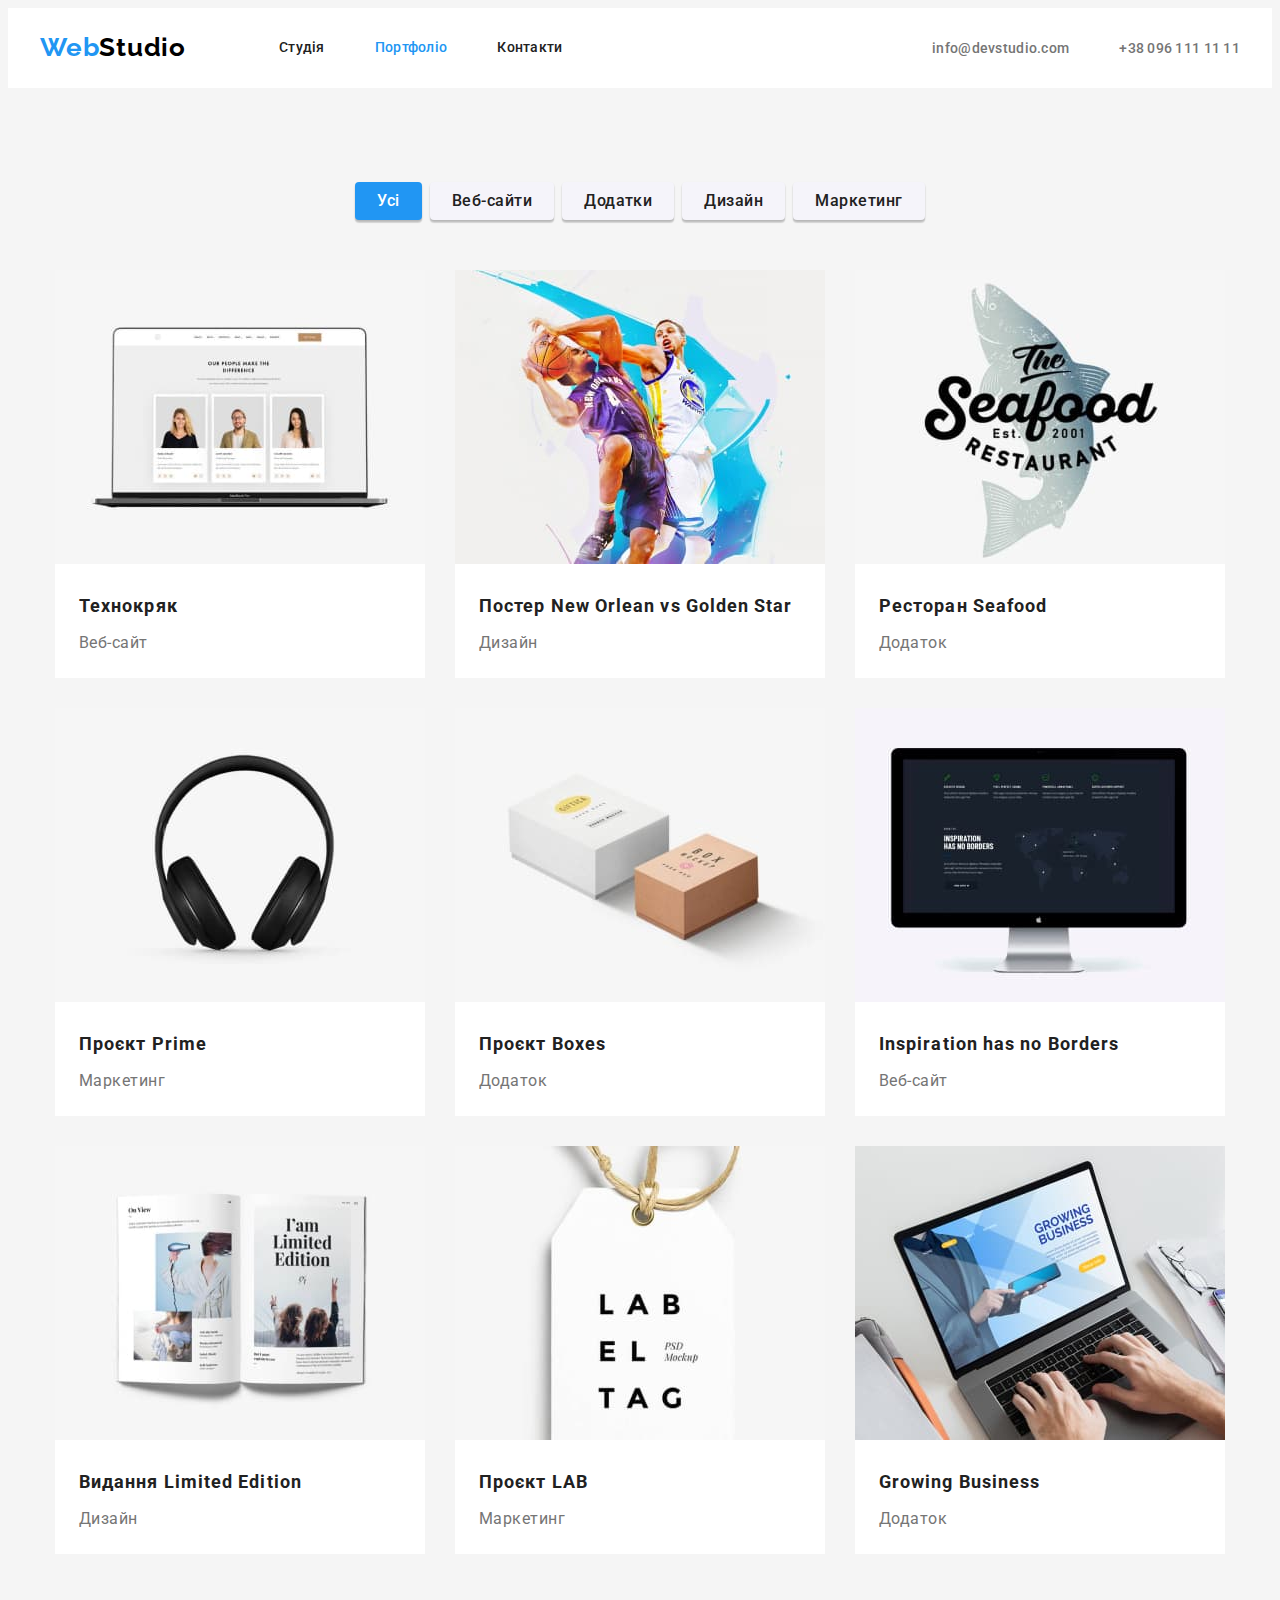
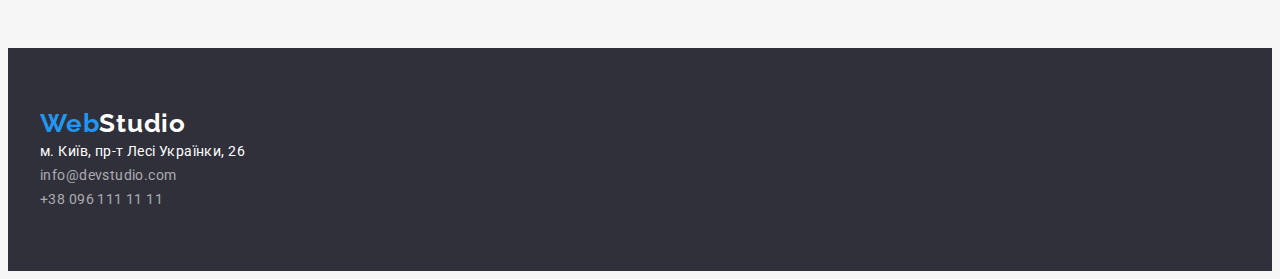
==== commit e1e68a65: "Завершила редагувати д/з №3" ====
--- a/portfolio.html
+++ b/portfolio.html
@@ -22,8 +22,8 @@
             >Web<span class="logo-header">Studio</span></a
           >
           <ul class="site-nav">
-            <li><a href="./index.html" class="link current">Студія</a></li>
-            <li><a href="./portfolio.html" class="link">Портфоліо</a></li>
+            <li><a href="./index.html" class="link">Студія</a></li>
+            <li><a href="./portfolio.html" class="link current">Портфоліо</a></li>
             <li><a href="" class="link">Контакти</a></li>
           </ul>
         </nav>
--- a/css/styles.css
+++ b/css/styles.css
@@ -140,7 +140,7 @@
   padding-left: 15px;
   padding-right: 15px;
   margin: 0 auto;
-  outline: 2px solid red;
+  /*outline: 2px solid red;*/
 }
 
 /*---------------------------------Шапка------------------------------*/
@@ -207,7 +207,6 @@
 
 .features-list {
   display: flex;
-  padding: 0px 250px;
   gap: 30px;
 }
 
@@ -225,6 +224,7 @@
 }
 
 .heading {
+  text-align: center;
   font-size: 36px;
   line-height: 1.1667;
   letter-spacing: 0.03em;
@@ -233,6 +233,14 @@
   margin-bottom: 50px;
   color: var(--primary-text-color);
 }
+
+.specialty-list {
+  margin-right: auto;
+  display: flex;
+  align-items: center;
+  gap: 30px;
+}
+
 
 /*-----------------------------------Наша команда------------------*/
 .section-user {
@@ -256,6 +264,7 @@
   font-size: 16px;
   line-height: 1.1875;
   letter-spacing: 0.03em;
+  text-align: center;
   color: var(--primary-text-color);
 }
 .user-list p {
@@ -263,12 +272,16 @@
   font-size: 16px;
   line-height: 1.1875;
   letter-spacing: 0.03em;
-}
-
-/*.user-list p:last-of-type {
-  margin-bottom: 0;
-  color: #2196f3;
-}*/
+  text-align: center;
+}
+
+.user-list {
+  margin-right: auto;
+  display: flex;
+  align-items: center;
+  gap: 30px;
+}
+
 
 /*---------------------------------Футер--------------------------------*/
 .footer-nav {
@@ -316,8 +329,8 @@
 
 /*--------------------------------Портфоліо------------------------------*/
 .filter-button {
-  padding-top: 180px;
-  padding-bottom: 50px;
+  padding-top: 94px;
+  padding-bottom: 94px;
 }
 
 .buttons {
@@ -354,6 +367,15 @@
   background-color: var(--accent-color);
 }
 
+.filter {
+  margin-right: auto;
+  display: flex;
+  flex-wrap: wrap;
+  justify-content: center;
+  align-items: center;
+  gap: 30px;
+}
+
 .filter .filter-list {
   background-color: var(--subject-color);
 }
@@ -368,6 +390,7 @@
   line-height: 2;
   letter-spacing: 0.06em;
   color: var(--primary-text-color);
+  padding: 0px 24px;
 }
 
 .filter-text {
@@ -375,12 +398,9 @@
   font-size: 16px;
   line-height: 1.875;
   letter-spacing: 0.03em;
+  padding: 0px 24px;
 }
 
 .filter-text .text p{
   margin-bottom: 0;
-}
-/*.filter-text:last-child {
-  margin-bottom: 0;
-}*/
-/*:not(:last-child)*/+}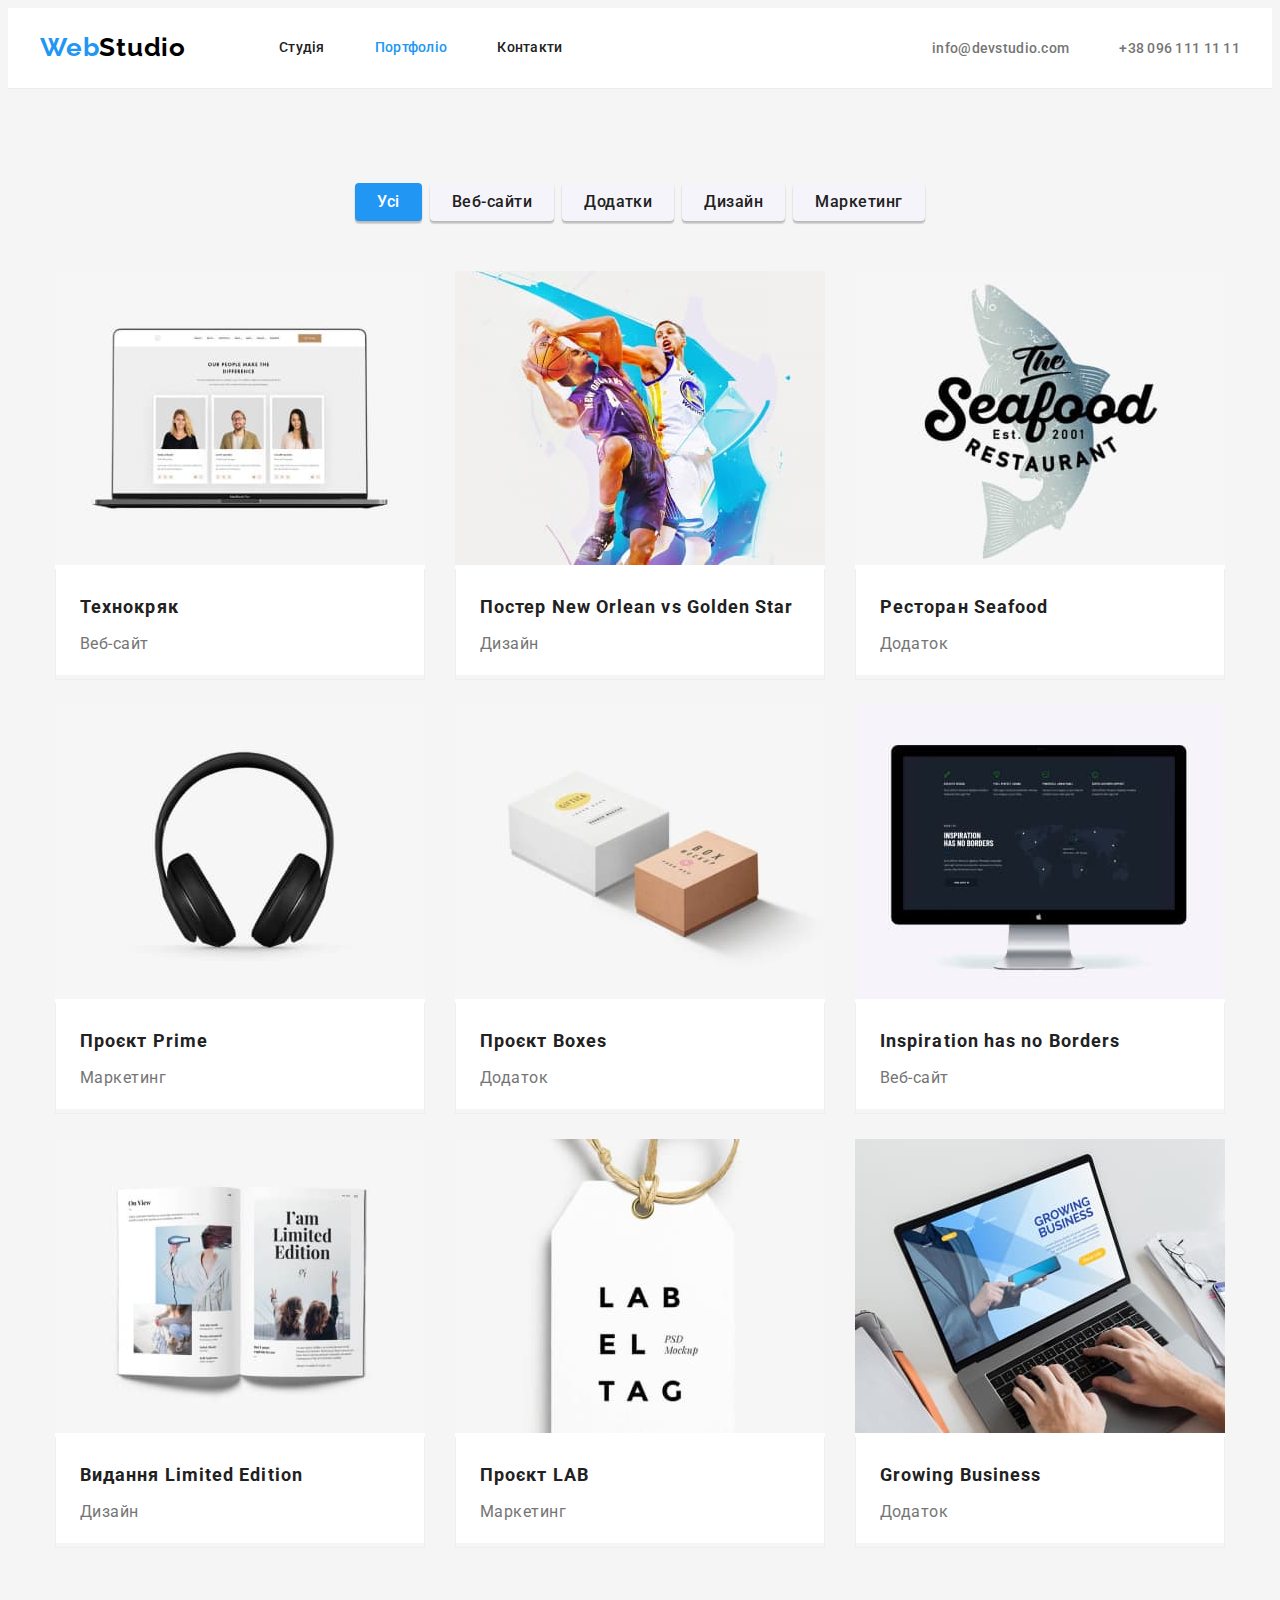
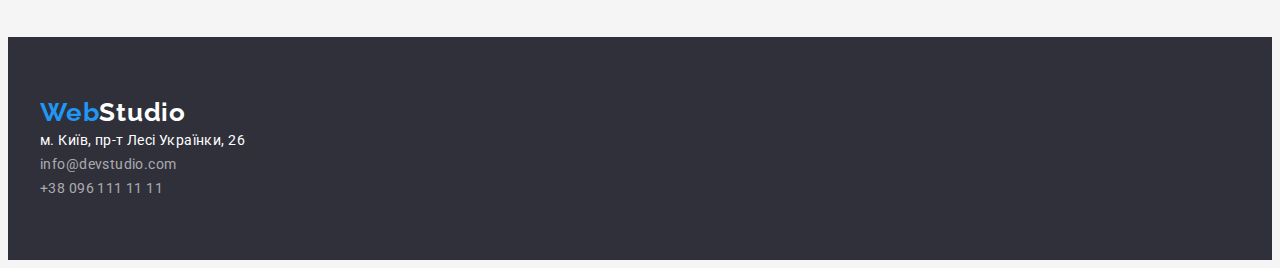
==== commit c2e49bf6: "Додавання рамок" ====
--- a/portfolio.html
+++ b/portfolio.html
@@ -23,7 +23,9 @@
           >
           <ul class="site-nav">
             <li><a href="./index.html" class="link">Студія</a></li>
-            <li><a href="./portfolio.html" class="link current">Портфоліо</a></li>
+            <li>
+              <a href="./portfolio.html" class="link current">Портфоліо</a>
+            </li>
             <li><a href="" class="link">Контакти</a></li>
           </ul>
         </nav>
@@ -47,84 +49,133 @@
       <section class="filter-button">
         <div class="container">
           <ul class="buttons">
-          <li><button type="button" class="button-filters current">Усі</button></li>
-          <li>
-            <button type="button" class="button-filters">Веб-сайти</button>
-          </li>
-          <li><button type="button" class="button-filters">Додатки</button></li>
-          <li><button type="button" class="button-filters">Дизайн</button></li>
-          <li>
-            <button type="button" class="button-filters">Маркетинг</button>
-          </li>
-        </ul>
+            <li>
+              <button type="button" class="button-filters current">Усі</button>
+            </li>
+            <li>
+              <button type="button" class="button-filters">Веб-сайти</button>
+            </li>
+            <li>
+              <button type="button" class="button-filters">Додатки</button>
+            </li>
+            <li>
+              <button type="button" class="button-filters">Дизайн</button>
+            </li>
+            <li>
+              <button type="button" class="button-filters">Маркетинг</button>
+            </li>
+          </ul>
 
-        <ul class="filter">
-          <li class="filter-list">
-            <img class="filter-image" src="./images/technoquack.jpg" alt="Технокряк" width="370" />
-            <h2 class="section-title">Технокряк</h2>
-            <p class="filter-text">Веб-сайт</p>
-          </li>
-          <li class="filter-list">
-            <img class="filter-image"
-              src="./images/poster.jpg"
-              alt="Постер New Orlean vs Golden Star"
-              width="370"
-            />
-            <h2 class="section-title">Постер New Orlean vs Golden Star</h2>
-            <p class="filter-text">Дизайн</p>
-          </li>
-          <li class="filter-list">
-            <img class="filter-image"
-              src="./images/restaurant.jpg"
-              alt="Ресторан Seafood"
-              width="370"
-            />
-            <h2 class="section-title">Ресторан Seafood</h2>
-            <p class="filter-text">Додаток</p>
-          </li>
-          <li class="filter-list">
-            <img class="filter-image" src="./images/prime.jpg" alt="Проєкт Prime" width="370" />
-            <h2 class="section-title">Проєкт Prime</h2>
-            <p class="filter-text">Маркетинг</p>
-          </li>
-          <li class="filter-list">
-            <img class="filter-image" src="./images/boxes.jpg" alt="Проєкт Boxes" width="370" />
-            <h2 class="section-title">Проєкт Boxes</h2>
-            <p class="filter-text">Додаток</p>
-          </li>
-          <li class="filter-list">
-            <img class="filter-image"
-              src="./images/inspiration.jpg"
-              alt="Inspiration has no Borders"
-              width="370"
-            />
-            <h2 class="section-title">Inspiration has no Borders</h2>
-            <p class="filter-text">Веб-сайт</p>
-          </li>
-          <li class="filter-list">
-            <img class="filter-image"
-              src="./images/publishing-house.jpg"
-              alt="Видання Limited Edition"
-              width="370"
-            />
-            <h2 class="section-title">Видання Limited Edition</h2>
-            <p class="filter-text">Дизайн</p>
-          </li>
-          <li class="filter-list">
-            <img class="filter-image" src="./images/lab.jpg" alt="Проєкт LAB" width="370" />
-            <h2 class="section-title">Проєкт LAB</h2>
-            <p class="filter-text">Маркетинг</p>
-          </li>
-          <li class="filter-list">
-            <img class="filter-image"
-              src="./images/growing-business.jpg"
-              alt="Growing Business"
-              width="370"
-            />
-            <h2 class="section-title">Growing Business</h2>
-            <p class="filter-text text">Додаток</p>
-          </li>
-        </ul>
+          <ul class="filter">
+            <li class="filter-list">
+              <img
+                class="filter-image"
+                src="./images/technoquack.jpg"
+                alt="Технокряк"
+                width="370"
+              />
+              <div class="filter-block">
+                <h2 class="section-title">Технокряк</h2>
+                <p class="filter-text">Веб-сайт</p>
+              </div>
+            </li>
+            <li class="filter-list">
+              <img
+                class="filter-image"
+                src="./images/poster.jpg"
+                alt="Постер New Orlean vs Golden Star"
+                width="370"
+              />
+              <div class="filter-block">
+                <h2 class="section-title">Постер New Orlean vs Golden Star</h2>
+                <p class="filter-text">Дизайн</p>
+              </div>
+            </li>
+            <li class="filter-list">
+              <img
+                class="filter-image"
+                src="./images/restaurant.jpg"
+                alt="Ресторан Seafood"
+                width="370"
+              />
+              <div class="filter-block">
+                <h2 class="section-title">Ресторан Seafood</h2>
+                <p class="filter-text">Додаток</p>
+              </div>
+            </li>
+            <li class="filter-list">
+              <img
+                class="filter-image"
+                src="./images/prime.jpg"
+                alt="Проєкт Prime"
+                width="370"
+              />
+              <div class="filter-block">
+                <h2 class="section-title">Проєкт Prime</h2>
+                <p class="filter-text">Маркетинг</p>
+              </div>
+            </li>
+            <li class="filter-list">
+              <img
+                class="filter-image"
+                src="./images/boxes.jpg"
+                alt="Проєкт Boxes"
+                width="370"
+              />
+              <div class="filter-block">
+                <h2 class="section-title">Проєкт Boxes</h2>
+                <p class="filter-text">Додаток</p>
+              </div>
+            </li>
+            <li class="filter-list">
+              <img
+                class="filter-image"
+                src="./images/inspiration.jpg"
+                alt="Inspiration has no Borders"
+                width="370"
+              />
+              <div class="filter-block">
+                <h2 class="section-title">Inspiration has no Borders</h2>
+                <p class="filter-text">Веб-сайт</p>
+              </div>
+            </li>
+            <li class="filter-list">
+              <img
+                class="filter-image"
+                src="./images/publishing-house.jpg"
+                alt="Видання Limited Edition"
+                width="370"
+              />
+              <div class="filter-block">
+                <h2 class="section-title">Видання Limited Edition</h2>
+                <p class="filter-text">Дизайн</p>
+              </div>
+            </li>
+            <li class="filter-list">
+              <img
+                class="filter-image"
+                src="./images/lab.jpg"
+                alt="Проєкт LAB"
+                width="370"
+              />
+              <div class="filter-block">
+                <h2 class="section-title">Проєкт LAB</h2>
+                <p class="filter-text">Маркетинг</p>
+              </div>
+            </li>
+            <li class="filter-list">
+              <img
+                class="filter-image"
+                src="./images/growing-business.jpg"
+                alt="Growing Business"
+                width="370"
+              />
+              <div class="filter-block">
+                <h2 class="section-title">Growing Business</h2>
+                <p class="filter-text text">Додаток</p>
+              </div>
+            </li>
+          </ul>
         </div>
       </section>
     </main>
--- a/css/styles.css
+++ b/css/styles.css
@@ -71,6 +71,7 @@
   padding-top: 24px;
   padding-bottom: 25px;
   background-color: var(--subject-color);
+  border-bottom: 1px solid #ECECEC;
 }
 
 .header-nav a {
@@ -368,6 +369,7 @@
 }
 
 .filter {
+  /*width: calc((100% - 60px) / 3);*/
   margin-right: auto;
   display: flex;
   flex-wrap: wrap;
@@ -380,9 +382,15 @@
   background-color: var(--subject-color);
 }
 
-.filter-image {
-  margin-bottom: 20px;
-}
+.filter-list {
+  width: 370px;
+  height: 404px;
+}
+
+/*.filter-image {
+  width: 370px;
+  height: 294px;
+}*/
 
 .section-title {
   margin-bottom: 4px;
@@ -391,6 +399,12 @@
   letter-spacing: 0.06em;
   color: var(--primary-text-color);
   padding: 0px 24px;
+  padding-top: 20px;
+}
+
+.filter-block {
+  border: 1px solid #EEEEEE;
+  border-top: transparent;
 }
 
 .filter-text {
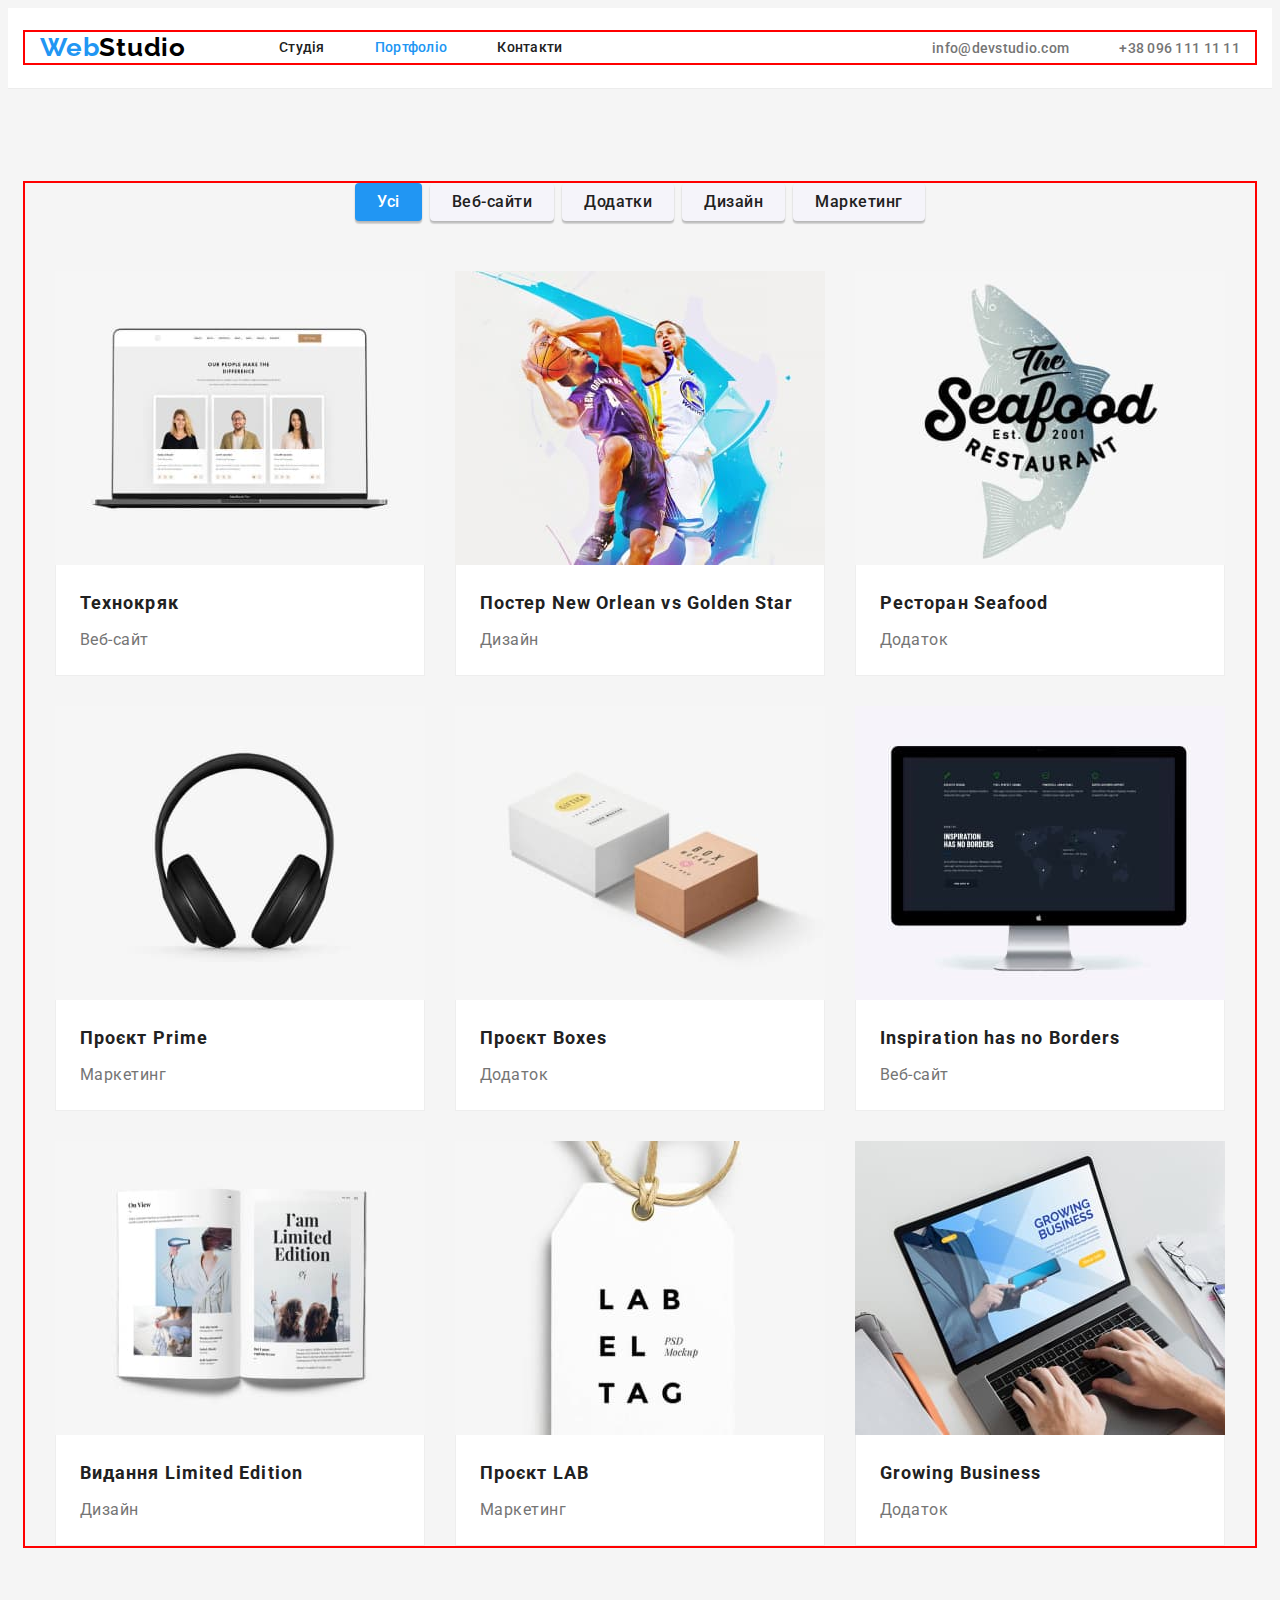
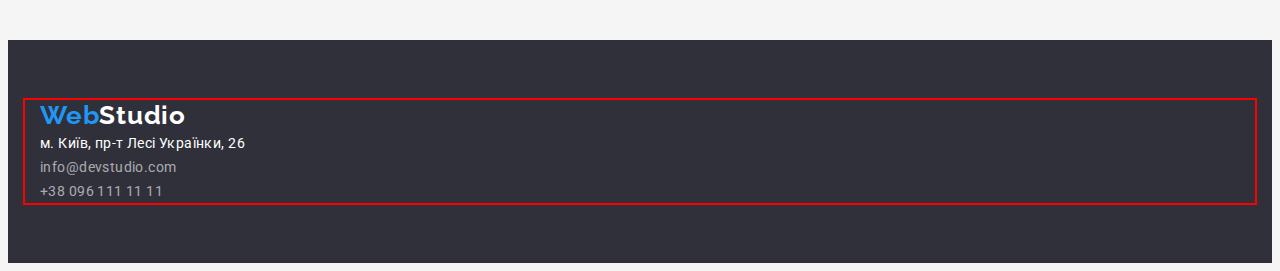
==== commit d56d2d7b: "Виправлення д/з №3_1" ====
--- a/portfolio.html
+++ b/portfolio.html
@@ -10,6 +10,13 @@
     <link
       href="https://fonts.googleapis.com/css2?family=Raleway:wght@700&family=Roboto:wght@400;500;700;900&display=swap"
       rel="stylesheet"
+    />
+    <link
+      rel="stylesheet"
+      href="https://cdnjs.cloudflare.com/ajax/libs/modern-normalize/1.1.0/modern-normalize.min.css"
+      integrity="sha512-wpPYUAdjBVSE4KJnH1VR1HeZfpl1ub8YT/NKx4PuQ5NmX2tKuGu6U/JRp5y+Y8XG2tV+wKQpNHVUX03MfMFn9Q=="
+      crossorigin="anonymous"
+      referrerpolicy="no-referrer"
     />
     <link rel="stylesheet" href="./css/styles.css" />
   </head>
--- a/css/styles.css
+++ b/css/styles.css
@@ -141,7 +141,7 @@
   padding-left: 15px;
   padding-right: 15px;
   margin: 0 auto;
-  /*outline: 2px solid red;*/
+  outline: 2px solid red;
 }
 
 /*---------------------------------Шапка------------------------------*/
@@ -152,7 +152,8 @@
 }
 
 .hero-title {
-  padding: 0px 280px 0px 280px;
+  width: 696px;
+  margin: 0 auto; 
   font-weight: 900;
   font-size: 44px;
   line-height: 1.3636;
@@ -369,12 +370,9 @@
 }
 
 .filter {
-  /*width: calc((100% - 60px) / 3);*/
-  margin-right: auto;
   display: flex;
   flex-wrap: wrap;
   justify-content: center;
-  align-items: center;
   gap: 30px;
 }
 
@@ -383,14 +381,12 @@
 }
 
 .filter-list {
-  width: 370px;
-  height: 404px;
-}
-
-/*.filter-image {
-  width: 370px;
-  height: 294px;
-}*/
+  display: block;
+}
+
+.filter-image {
+  display: block;
+}
 
 .section-title {
   margin-bottom: 4px;
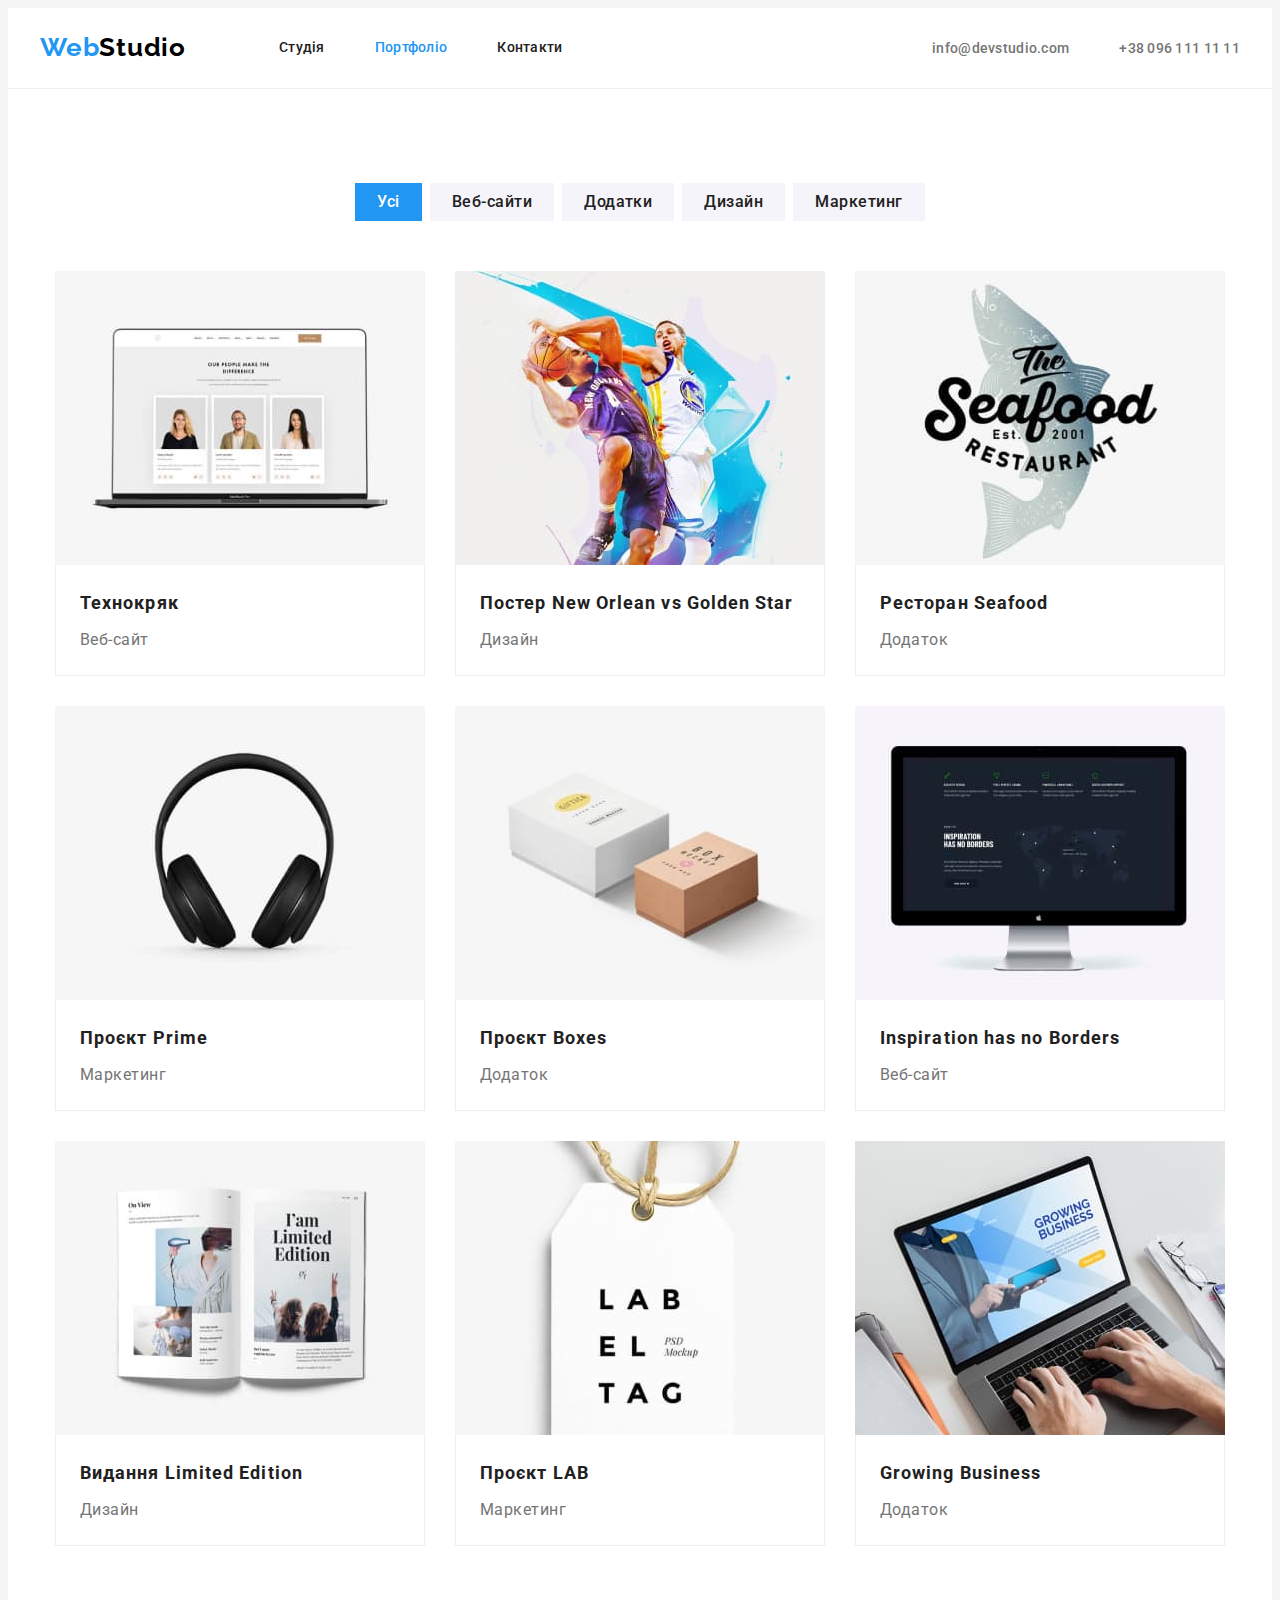
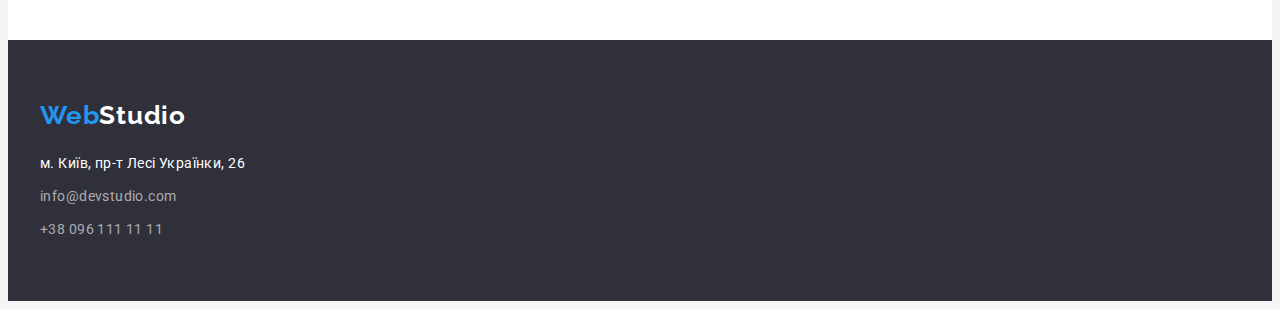
==== commit 0c1292a0: "виправлен футер в Портфоліо" ====
--- a/portfolio.html
+++ b/portfolio.html
@@ -190,15 +190,15 @@
     <!--Підвал-->
     <footer class="footer-nav">
       <div class="container">
-        <a href="" class="logo" lang="en"
+        <a href="" class="logo footer" lang="en"
           >Web<span class="foorer-logo">Studio</span></a
         >
-        <address>
-          <a href="" class="addres">м. Київ, пр-т Лесі Українки, 26</a><br />
-          <a href="mailto:info@devstudio.com" class="nav-link"
+        <address class="footer-address">
+          <a href="" class="addres location">м. Київ, пр-т Лесі Українки, 26</a><br />
+          <a href="mailto:info@devstudio.com" class="nav-link email"
             >info@devstudio.com</a
           ><br />
-          <a href="tel:+380961111111" class="nav-link">+38 096 111 11 11</a>
+          <a href="tel:+380961111111" class="nav-link tel">+38 096 111 11 11</a>
         </address>
       </div>
     </footer>
--- a/css/styles.css
+++ b/css/styles.css
@@ -141,7 +141,7 @@
   padding-left: 15px;
   padding-right: 15px;
   margin: 0 auto;
-  outline: 2px solid red;
+  /*outline: 2px solid red;*/
 }
 
 /*---------------------------------Шапка------------------------------*/
@@ -200,6 +200,10 @@
   color: var(--primary-text-color);
 }
 
+.features-item {
+  width: 270px;
+}
+
 .features-title {
   margin-bottom: 10px;
   font-size: 14px;
@@ -256,8 +260,26 @@
   color: var(--primary-text-color);
 }
 
+.user-list {
+  margin-right: auto;
+  display: flex;
+  align-items: center;
+  gap: 30px;
+}
+
+.user-item {
+  box-shadow: 0px 1px 3px rgba(0, 0, 0, 0.12), 0px 1px 1px rgba(0, 0, 0, 0.14), 0px 2px 1px rgba(0, 0, 0, 0.2);
+}
+
+.user-block {
+  padding-top: 30px;
+  padding-bottom: 30px;
+  flex-wrap: wrap;
+  text-align: center;
+}
+
 .user-image {
-  margin-bottom: 30px;
+  display: block;
 }
 
 .user-title {
@@ -266,23 +288,16 @@
   font-size: 16px;
   line-height: 1.1875;
   letter-spacing: 0.03em;
-  text-align: center;
   color: var(--primary-text-color);
 }
 .user-list p {
-  margin-bottom: 30px;
+  /*margin-bottom: 30px;*/
   font-size: 16px;
   line-height: 1.1875;
   letter-spacing: 0.03em;
-  text-align: center;
-}
-
-.user-list {
-  margin-right: auto;
-  display: flex;
-  align-items: center;
-  gap: 30px;
-}
+}
+
+
 
 
 /*---------------------------------Футер--------------------------------*/
@@ -292,25 +307,30 @@
   background-color: var(--nav-bg-color);
 }
 
-.footer-nav .footer {
+.logo .footer,
+.footer {
+  display: block;
   margin-bottom: 20px;
-}
+  }
 
 .footer-nav a {
   text-decoration: none;
-  margin-bottom: 10px;
-}
-
-.footer-nav a:last-child {
-  margin-bottom: 0;
 }
 
 .foorer-logo,
 .addres {
   color: var(--subject-color);
 }
-.nav-link {  
-  color: var(--footer-link-color);
+
+.nav-link,
+.nav-tel {  
+  color: var(--footer-link-color);  
+}
+
+.location,
+.email {  
+  display: inline-block;
+  margin-bottom: 9px;
 }
 
 .addres,
@@ -322,24 +342,29 @@
 }
 
 .addres:hover,
-.addres:focus,
+.addres:focus {
+  color: var(--accent-color);
+}
+
 .nav-link:hover,
 .nav-link:focus {
   color: var(--accent-color);
 }
+
 
 
 /*--------------------------------Портфоліо------------------------------*/
 .filter-button {
   padding-top: 94px;
   padding-bottom: 94px;
+  background-color: #ffffff;
 }
 
 .buttons {
   display: flex;
   justify-content: center;
   gap: 8px;
-  padding-bottom: 50px;
+  margin-bottom: 50px;
 }
 
 .button-filters {
@@ -354,8 +379,6 @@
   background-color: var(--secondary-bg-color);
   border: none;
   cursor: pointer;
-  box-shadow: 0px 3px 1px rgba(0, 0, 0, 0.1), 0px 1px 2px rgba(0, 0, 0, 0.08), 0px 2px 2px rgba(0, 0, 0, 0.12);
-  border-radius: 4px;
 }
 
 .button-filters:hover,
@@ -386,6 +409,12 @@
 
 .filter-image {
   display: block;
+}
+
+.filter-block {
+  border: 1px solid #EEEEEE;
+  border-top: transparent;
+  padding: 20px 24px;
 }
 
 .section-title {
@@ -394,23 +423,10 @@
   line-height: 2;
   letter-spacing: 0.06em;
   color: var(--primary-text-color);
-  padding: 0px 24px;
-  padding-top: 20px;
-}
-
-.filter-block {
-  border: 1px solid #EEEEEE;
-  border-top: transparent;
 }
 
 .filter-text {
-  margin-bottom: 20px;
   font-size: 16px;
   line-height: 1.875;
   letter-spacing: 0.03em;
-  padding: 0px 24px;
-}
-
-.filter-text .text p{
-  margin-bottom: 0;
 }